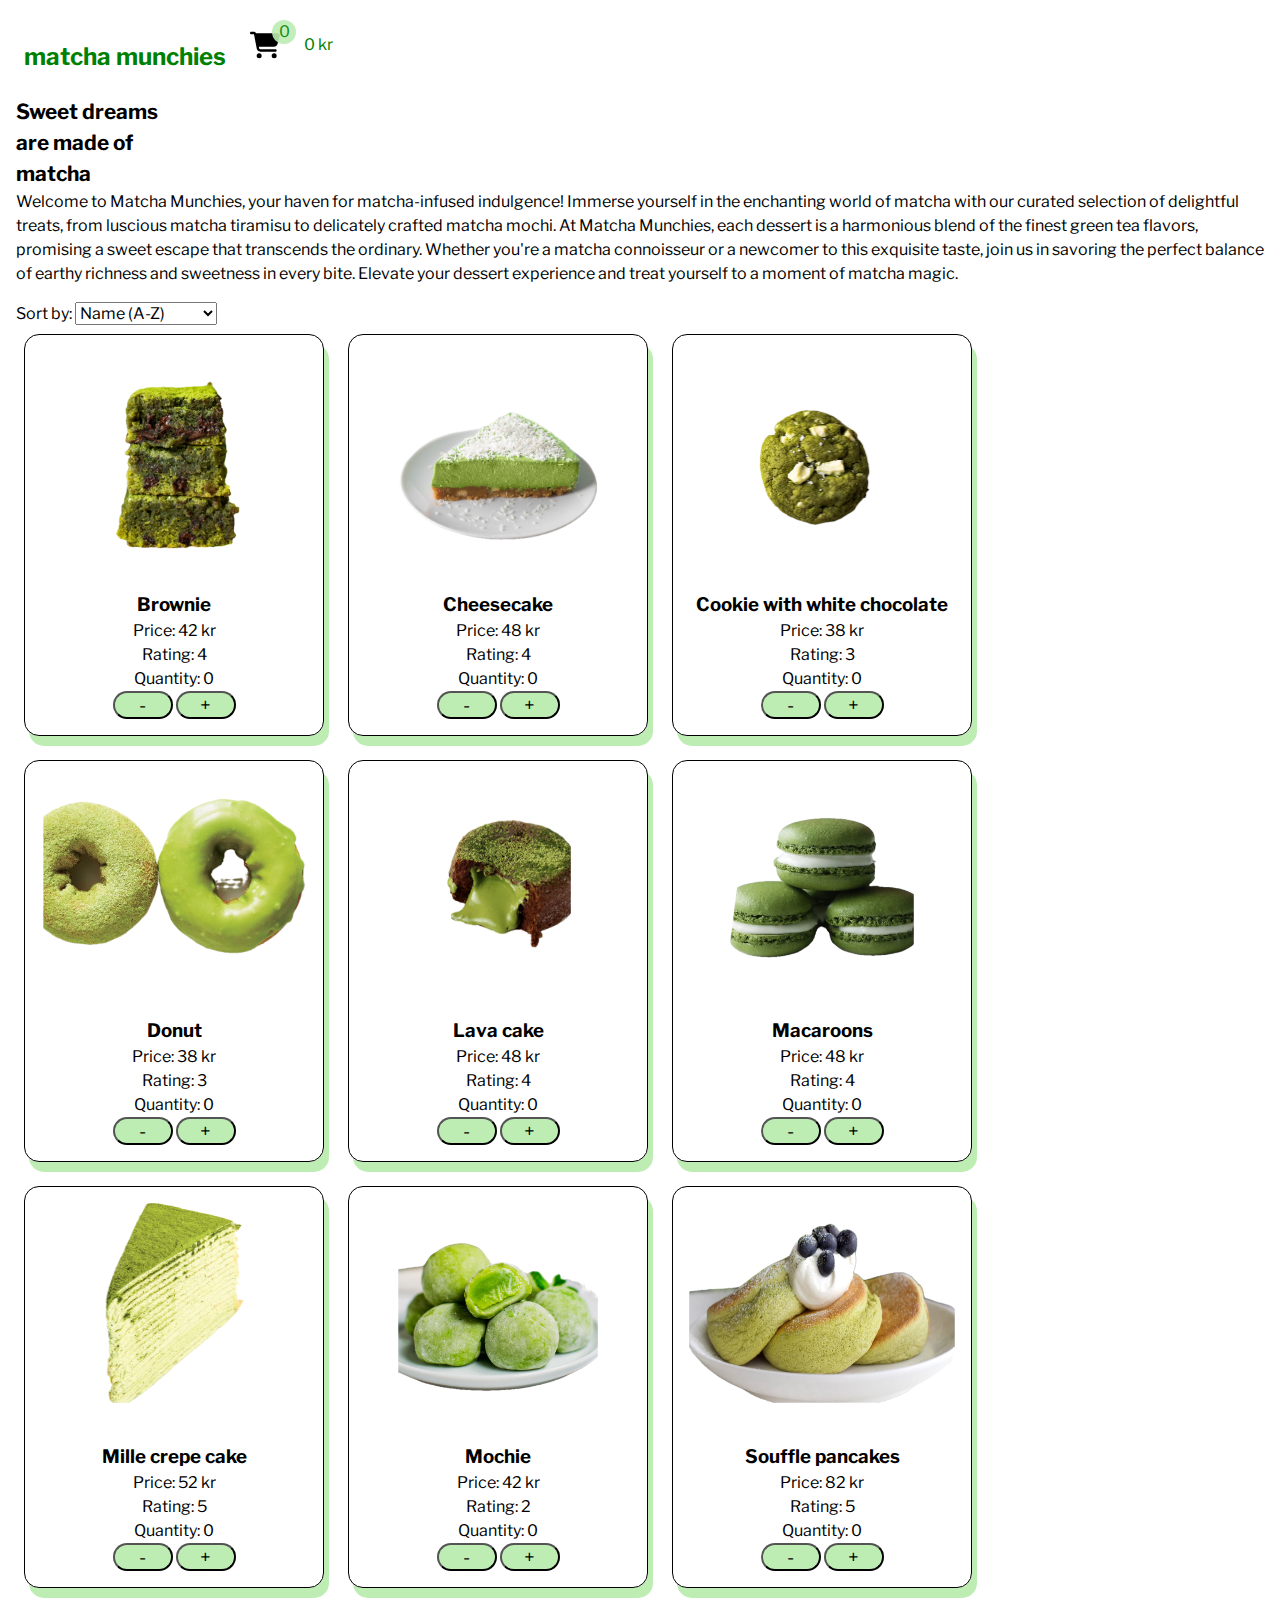
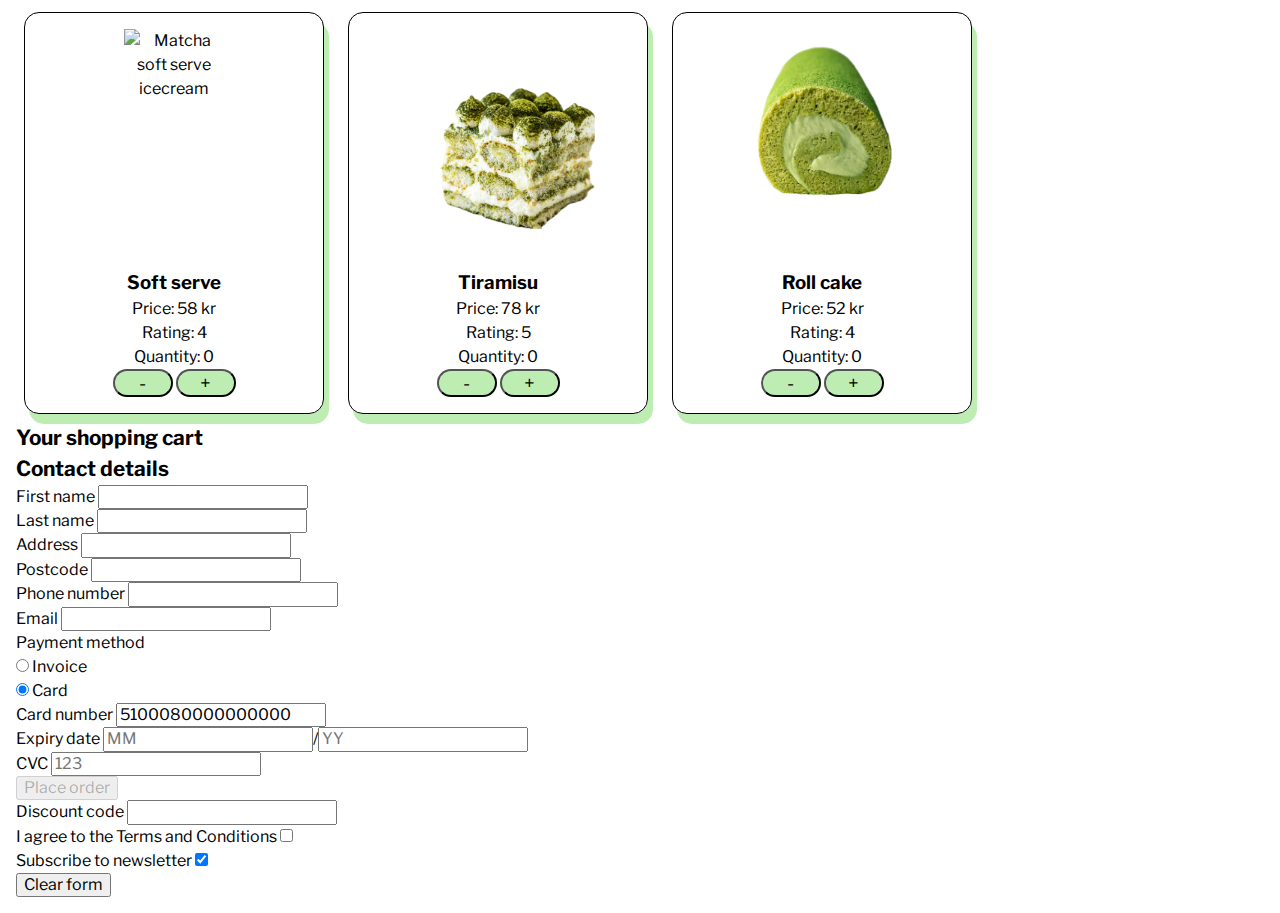
==== index.html @ d84b513e "Added animation to cart + styling fixes" ====
<!DOCTYPE html>
<html lang="en">

<head>
    <meta property="og:title" content="Matcha Munchies - a specialised dessert shop">
    <meta property="og:description" content="An authentic matcha dessert shop using the finest matcha from Japan">
    <meta property="og:image" content="assets/photos/edgar-castrejon-1SPu0KT-Ejg-unsplash-800x1000.jpg">
    <meta charset="UTF-8">
    <meta name="viewport" content="width=device-width, initial-scale=1.0">
    <meta name="theme-color" content="rgb(172, 118, 255)">
    <title>Matcha Munchies</title>
    <link rel="stylesheet" href="css/style.css" type="text/css">
    <link rel="preconnect" href="https://fonts.googleapis.com">
    <link rel="preconnect" href="https://fonts.gstatic.com" crossorigin>
    <link href="https://fonts.googleapis.com/css2?family=Libre+Franklin:wght@100;400;700&display=swap" rel="stylesheet">

</head>

<body>
    <header>
        <h1>Matcha Munchies</h1>
        <div class="cartAndNumber" id="cartAndNumber">
            <div class="cart"></div>
            <img id="cartIcon" src="../assets/icons/cart-shopping-solid.svg" alt="shopping cart icon" width="30"
                height="30">
            <div class="cartNumber" id="cartNumber"></div>
        </div>
        <div id="totalAmount"></div>
        </div>
    </header>
    <main>
        <div class="intro">
            <h2>Sweet dreams</h2> 
            <h2>are made of</h2>
            <h2>matcha</h2>
            <p>Welcome to Matcha Munchies, your haven for matcha-infused indulgence! Immerse yourself in the enchanting
                world of matcha with our curated selection of delightful treats, from luscious matcha tiramisu to
                delicately crafted matcha mochi. At Matcha Munchies, each dessert is a harmonious blend of the finest
                green tea flavors, promising a sweet escape that transcends the ordinary. Whether you're a matcha
                connoisseur or a newcomer to this exquisite taste, join us in savoring the perfect balance of earthy
                richness and sweetness in every bite. Elevate your dessert experience and treat yourself to a moment of
                matcha magic.</p>
        </div>
        <div class="page1">
            <label>
                Sort by:
                <select name="sortBy" id="sortBy">
                    <option value="name">Name (A-Z)</option>
                    <option value="price">Lowest price</option>
                    <option value="category">Grade/Category</option>
                    <option value="rating">Highest rating</option>
                </select>
                <br>
            </label>
            <div class="productListing" id="productListing">

            </div>
        </div>
        <div class="page2">
            <h2>Your shopping cart</h2>
            <div id="orderSummary">

            </div>
        </div>
        <div class="page3">
            <div class="order-form">
                <h2>Contact details</h2>
                <form>
                    <label for="fname">First name</label>
                    <input type="text" id="fname" name="fname"><br>
                    <div role="alert" id="fnameError"></div>
                    <label for="lname">Last name</label>
                    <input type="text" id="lname" name="lname"><br>
                    <div role="alert" id="lnameError"></div>
                    <label for="address">Address</label>
                    <input type="text" id="address" name="address"><br>
                    <div role="alert" id="addressError"></div>
                    <label for="postcode">Postcode</label>
                    <input type="text" id="postcode" name="postcode"><br>
                    <div role="alert" id="postcodeError"></div>
                    <label for="phone">Phone number</label>
                    <input type="text" id="phone" name="phone"><br>
                    <div role="alert" id="phoneError"></div>
                    <label for="email">Email</label>
                    <input type="text" id="email" name="email"><br>
                    <div role="alert" id="emailError"></div>
                    <p>Payment method</p>
                    <div class="payment-options">
                        <div class="selector">
                            <label>
                                <input type="radio" name="payment-option" value="invoice" id="invoiceBtn">
                                <span>Invoice</span>
                                <div role="alert" id="invoiceError"></div>
                            </label>
                            <label>
                                <input type="radio" name="payment-option" value="card" checked>
                                <span>Card</span>
                            </label>
                        </div>

                        <div class="invoice hidden" id="invoice">
                            <label>
                                <span>Personal ID number</span>
                                <input type="text" name="personal-id" id="personalID" value="19850505-1234">
                            </label>
                        </div>
                        <div class="card" id="card">
                            <label>
                                <span>Card number</span>
                                <input type="number" id="creditCardNumber" value="5100080000000000"><br>
                            </label>
                            <label>
                                <span>Expiry date</span>
                                <span>
                                    <input type="number" class="small" placeholder="MM" id="creditCardMonth">/<input
                                        type="number" class="small" placeholder="YY" id="creditCardYear"><br>
                                </span>
                            </label>
                            <label>
                                <span>CVC</span>
                                <input type="number" placeholder="123" id="creditCardCvc">
                            </label>
                        </div>
                        <button id="orderBtn" disabled>Place order</button><br>
                    </div>

                    <label for="discount">Discount code</label>
                    <input type="text" id="discount" name="discount"><br>

                    <label for="agreeTo">I agree to the Terms and Conditions</label>
                    <input type="checkbox" id="agreeTo" name="agreeTo"><br>
                    <label for="subscribe">Subscribe to newsletter</label>
                    <input type="checkbox" checked="checked" name="subscribe"><br>
                    <button type="reset" id="resetBtn">Clear form</button>
                </form>
            </div>
        </div>
        </div>
        <div class="hidden" id="orderConfirmation">

        </div>
        </div>
    </main>
    <script type="module" src="script.mjs"></script>
</body>

</html>
---- css/style.css ----
*,*::before,*::after{box-sizing:border-box}*{margin:0}body{line-height:1.5;-webkit-font-smoothing:antialiased}img,picture,video,canvas,svg{display:block;max-width:100%}input,button,textarea,select{font:inherit}p,h1,h2,h3,h4,h5,h6{overflow-wrap:break-word}#root,#__next{isolation:isolate}/*! normalize.css v8.0.1 | MIT License | github.com/necolas/normalize.css */html{line-height:1.15;-webkit-text-size-adjust:100%}body{margin:0}main{display:block}h1{font-size:2em;margin:.67em 0}hr{box-sizing:content-box;height:0;overflow:visible}pre{font-family:monospace,monospace;font-size:1em}a{background-color:rgba(0,0,0,0)}abbr[title]{border-bottom:none;text-decoration:underline;text-decoration:underline dotted}b,strong{font-weight:bolder}code,kbd,samp{font-family:monospace,monospace;font-size:1em}small{font-size:80%}sub,sup{font-size:75%;line-height:0;position:relative;vertical-align:baseline}sub{bottom:-0.25em}sup{top:-0.5em}img{border-style:none}button,input,optgroup,select,textarea{font-family:inherit;font-size:100%;line-height:1.15;margin:0}button,input{overflow:visible}button,select{text-transform:none}button,[type=button],[type=reset],[type=submit]{-webkit-appearance:button}button::-moz-focus-inner,[type=button]::-moz-focus-inner,[type=reset]::-moz-focus-inner,[type=submit]::-moz-focus-inner{border-style:none;padding:0}button:-moz-focusring,[type=button]:-moz-focusring,[type=reset]:-moz-focusring,[type=submit]:-moz-focusring{outline:1px dotted ButtonText}fieldset{padding:.35em .75em .625em}legend{box-sizing:border-box;color:inherit;display:table;max-width:100%;padding:0;white-space:normal}progress{vertical-align:baseline}textarea{overflow:auto}[type=checkbox],[type=radio]{box-sizing:border-box;padding:0}[type=number]::-webkit-inner-spin-button,[type=number]::-webkit-outer-spin-button{height:auto}[type=search]{-webkit-appearance:textfield;outline-offset:-2px}[type=search]::-webkit-search-decoration{-webkit-appearance:none}::-webkit-file-upload-button{-webkit-appearance:button;font:inherit}details{display:block}summary{display:list-item}template{display:none}[hidden]{display:none}body{font-family:"Libre Franklin",sans-serif}header{width:100vw;height:10vh;background-color:#fff;color:green;position:fixed;top:0;display:flex;align-items:center}h1{display:inline-flex;font-size:1.5em;text-transform:lowercase;text-align:center;margin:1em;margin-bottom:0}.cartAndNumber{display:flex;flex-wrap:wrap}.cartAndNumber.shake{animation:shakeCart .4s ease-in-out forwards}.cartNumber{font-size:1em;background:#bdedb3;border-radius:50%;position:relative;width:1.5em;height:1.5em;left:-8px;top:-10px;opacity:.9;text-align:center}main{margin:1em}.intro{margin-top:6em;margin-bottom:1em}h2{font-size:1.3em}.page1{width:100vw}.sort-by-icons img{display:inline-block}.productListing{display:flex;flex-wrap:wrap;align-items:center;align-content:flex-start;gap:8px}.productListing button{font-size:1.2em;width:60px;background-color:#bdedb3;border-radius:15px}.product{width:300px;border:1px solid #000;box-shadow:5px 10px #bdedb3;border-radius:15px;text-align:center;padding:1em;margin:.5em}.imgFrame{height:15em;margin:auto}.product img{width:auto;margin:auto}.product-in-cart{display:inline-block}.product-in-cart img{max-width:100px;height:auto;display:inline-block}.hidden{display:none}[role=alert]{color:red}#orderConfirmation{align-items:center;background-color:#bdedb3;text-align:center;margin:auto;position:fixed;top:25%;padding:10%}#orderConfirmation button{width:4em}@keyframes shakeCart{25%{transform:translateX(6px)}50%{transform:translateX(-4px)}75%{transform:translateX(2px)}100%{transform:translateX(0)}}/*# sourceMappingURL=style.css.map */
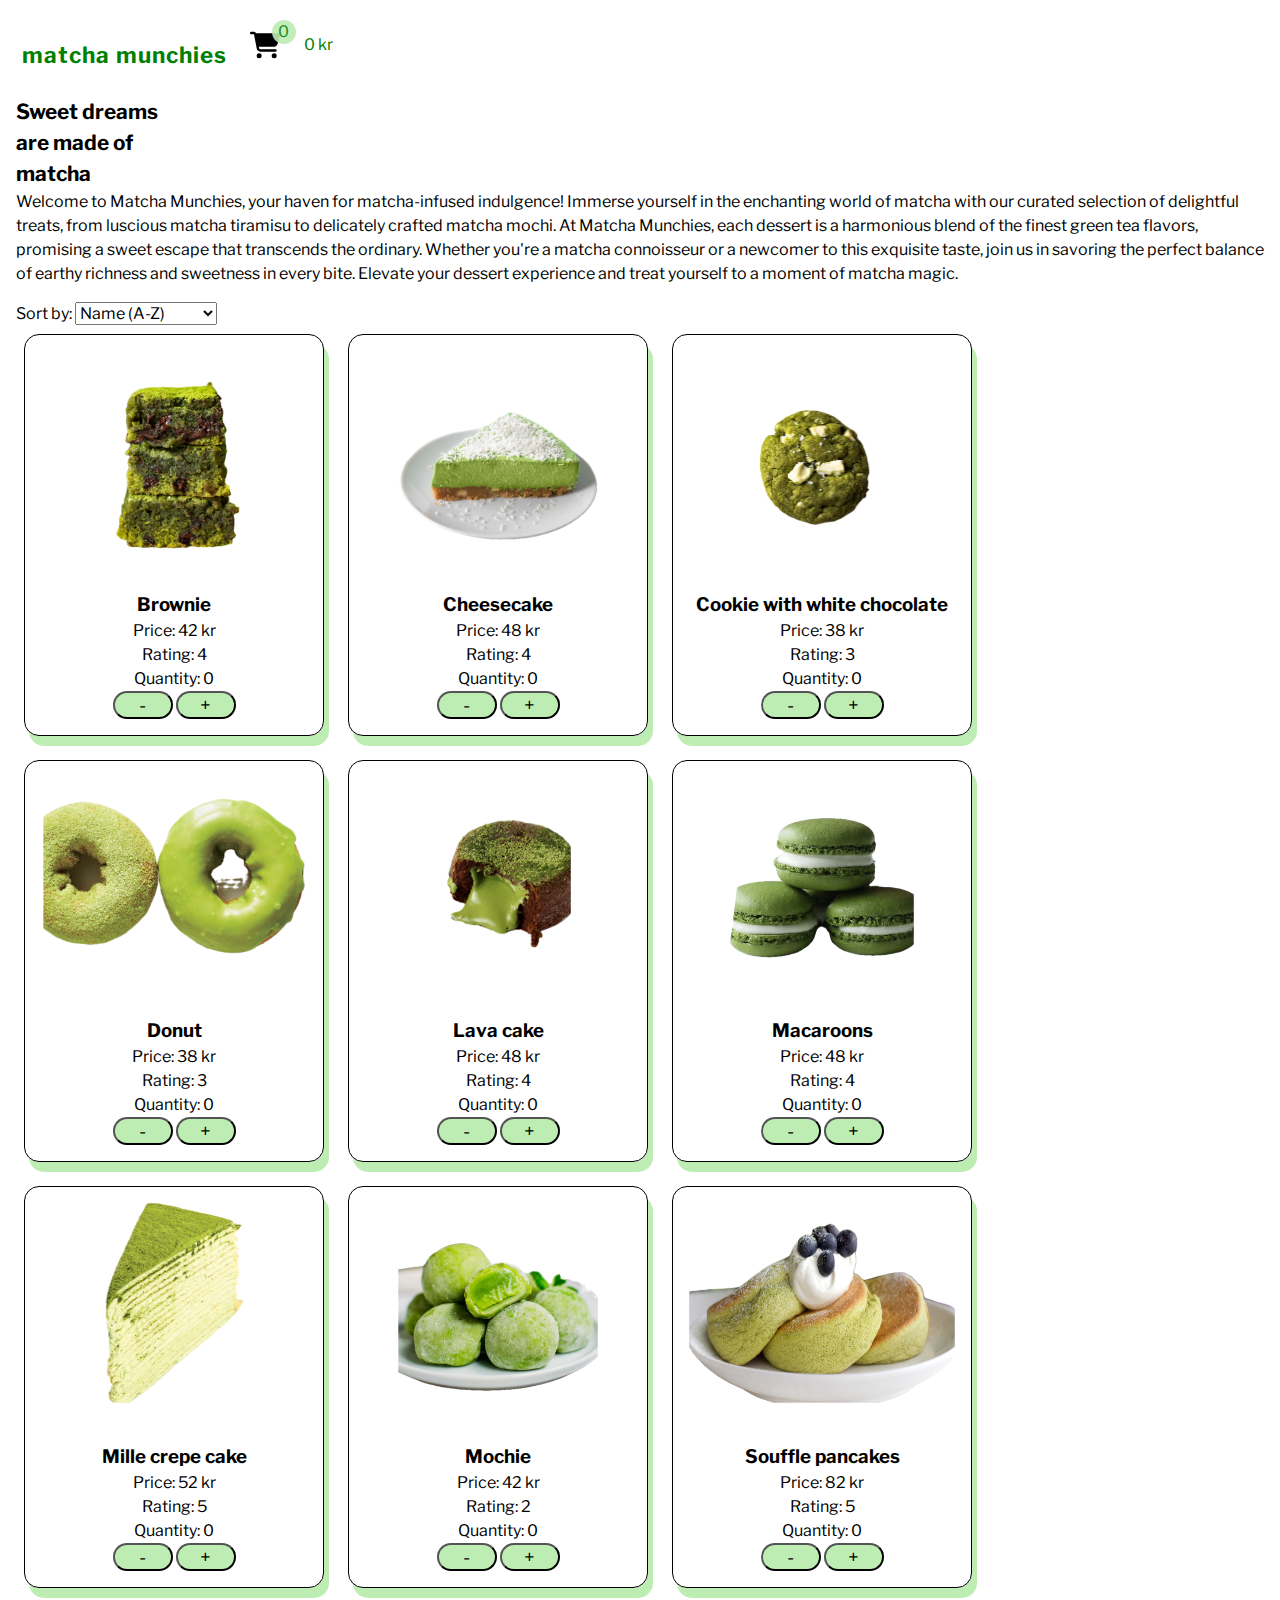
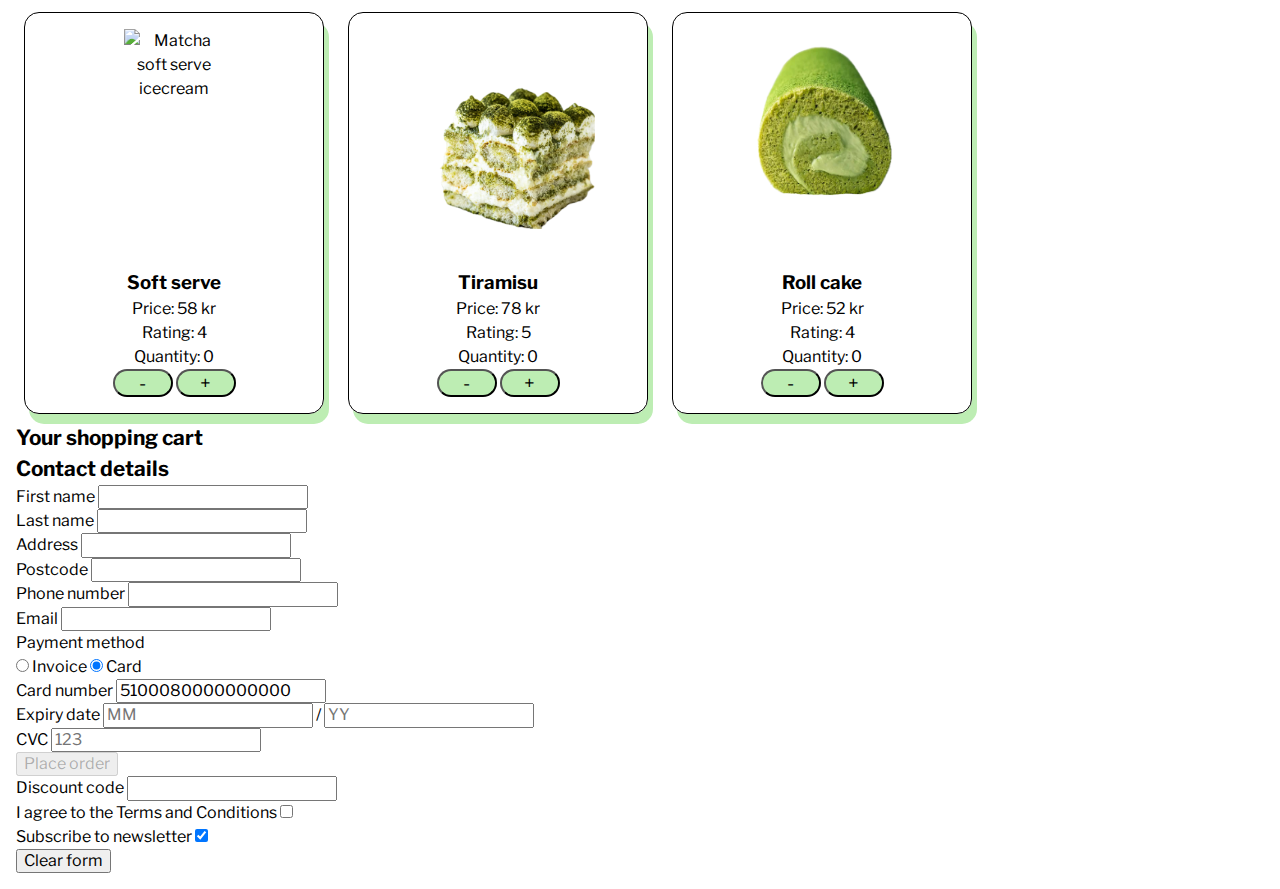
==== commit 21f94ea7: "validation fixes in html" ====
--- a/index.html
+++ b/index.html
@@ -25,7 +25,8 @@
                 height="30">
             <div class="cartNumber" id="cartNumber"></div>
         </div>
-        <div id="totalAmount"></div>
+        <div id="totalAmount">
+
         </div>
     </header>
     <main>
@@ -90,7 +91,7 @@
                             <label>
                                 <input type="radio" name="payment-option" value="invoice" id="invoiceBtn">
                                 <span>Invoice</span>
-                                <div role="alert" id="invoiceError"></div>
+                                <span role="alert" id="invoiceError"></span>
                             </label>
                             <label>
                                 <input type="radio" name="payment-option" value="card" checked>
@@ -102,6 +103,7 @@
                             <label>
                                 <span>Personal ID number</span>
                                 <input type="text" name="personal-id" id="personalID" value="19850505-1234">
+                                <div role="alert" id="personalIdError"></div>
                             </label>
                         </div>
                         <div class="card" id="card">
@@ -111,10 +113,11 @@
                             </label>
                             <label>
                                 <span>Expiry date</span>
-                                <span>
-                                    <input type="number" class="small" placeholder="MM" id="creditCardMonth">/<input
-                                        type="number" class="small" placeholder="YY" id="creditCardYear"><br>
-                                </span>
+                                <input type="number" class="small" placeholder="MM" id="creditCardMonth">
+                            </label>        
+                                /
+                            <label>
+                                <input type="number" class="small" placeholder="YY" id="creditCardYear"><br>                                
                             </label>
                             <label>
                                 <span>CVC</span>
@@ -130,15 +133,12 @@
                     <label for="agreeTo">I agree to the Terms and Conditions</label>
                     <input type="checkbox" id="agreeTo" name="agreeTo"><br>
                     <label for="subscribe">Subscribe to newsletter</label>
-                    <input type="checkbox" checked="checked" name="subscribe"><br>
+                    <input type="checkbox" id="subscribe" checked="checked" name="subscribe"><br>
                     <button type="reset" id="resetBtn">Clear form</button>
                 </form>
             </div>
         </div>
-        </div>
         <div class="hidden" id="orderConfirmation">
-
-        </div>
         </div>
     </main>
     <script type="module" src="script.mjs"></script>
--- a/css/style.css
+++ b/css/style.css
@@ -1 +1 @@
-*,*::before,*::after{box-sizing:border-box}*{margin:0}body{line-height:1.5;-webkit-font-smoothing:antialiased}img,picture,video,canvas,svg{display:block;max-width:100%}input,button,textarea,select{font:inherit}p,h1,h2,h3,h4,h5,h6{overflow-wrap:break-word}#root,#__next{isolation:isolate}/*! normalize.css v8.0.1 | MIT License | github.com/necolas/normalize.css */html{line-height:1.15;-webkit-text-size-adjust:100%}body{margin:0}main{display:block}h1{font-size:2em;margin:.67em 0}hr{box-sizing:content-box;height:0;overflow:visible}pre{font-family:monospace,monospace;font-size:1em}a{background-color:rgba(0,0,0,0)}abbr[title]{border-bottom:none;text-decoration:underline;text-decoration:underline dotted}b,strong{font-weight:bolder}code,kbd,samp{font-family:monospace,monospace;font-size:1em}small{font-size:80%}sub,sup{font-size:75%;line-height:0;position:relative;vertical-align:baseline}sub{bottom:-0.25em}sup{top:-0.5em}img{border-style:none}button,input,optgroup,select,textarea{font-family:inherit;font-size:100%;line-height:1.15;margin:0}button,input{overflow:visible}button,select{text-transform:none}button,[type=button],[type=reset],[type=submit]{-webkit-appearance:button}button::-moz-focus-inner,[type=button]::-moz-focus-inner,[type=reset]::-moz-focus-inner,[type=submit]::-moz-focus-inner{border-style:none;padding:0}button:-moz-focusring,[type=button]:-moz-focusring,[type=reset]:-moz-focusring,[type=submit]:-moz-focusring{outline:1px dotted ButtonText}fieldset{padding:.35em .75em .625em}legend{box-sizing:border-box;color:inherit;display:table;max-width:100%;padding:0;white-space:normal}progress{vertical-align:baseline}textarea{overflow:auto}[type=checkbox],[type=radio]{box-sizing:border-box;padding:0}[type=number]::-webkit-inner-spin-button,[type=number]::-webkit-outer-spin-button{height:auto}[type=search]{-webkit-appearance:textfield;outline-offset:-2px}[type=search]::-webkit-search-decoration{-webkit-appearance:none}::-webkit-file-upload-button{-webkit-appearance:button;font:inherit}details{display:block}summary{display:list-item}template{display:none}[hidden]{display:none}body{font-family:"Libre Franklin",sans-serif}header{width:100vw;height:10vh;background-color:#fff;color:green;position:fixed;top:0;display:flex;align-items:center}h1{display:inline-flex;font-size:1.5em;text-transform:lowercase;text-align:center;margin:1em;margin-bottom:0}.cartAndNumber{display:flex;flex-wrap:wrap}.cartAndNumber.shake{animation:shakeCart .4s ease-in-out forwards}.cartNumber{font-size:1em;background:#bdedb3;border-radius:50%;position:relative;width:1.5em;height:1.5em;left:-8px;top:-10px;opacity:.9;text-align:center}main{margin:1em}.intro{margin-top:6em;margin-bottom:1em}h2{font-size:1.3em}.page1{width:100vw}.sort-by-icons img{display:inline-block}.productListing{display:flex;flex-wrap:wrap;align-items:center;align-content:flex-start;gap:8px}.productListing button{font-size:1.2em;width:60px;background-color:#bdedb3;border-radius:15px}.product{width:300px;border:1px solid #000;box-shadow:5px 10px #bdedb3;border-radius:15px;text-align:center;padding:1em;margin:.5em}.imgFrame{height:15em;margin:auto}.product img{width:auto;margin:auto}.product-in-cart{display:inline-block}.product-in-cart img{max-width:100px;height:auto;display:inline-block}.hidden{display:none}[role=alert]{color:red}#orderConfirmation{align-items:center;background-color:#bdedb3;text-align:center;margin:auto;position:fixed;top:25%;padding:10%}#orderConfirmation button{width:4em}@keyframes shakeCart{25%{transform:translateX(6px)}50%{transform:translateX(-4px)}75%{transform:translateX(2px)}100%{transform:translateX(0)}}/*# sourceMappingURL=style.css.map */+*,*::before,*::after{box-sizing:border-box}*{margin:0}body{line-height:1.5;-webkit-font-smoothing:antialiased}img,picture,video,canvas,svg{display:block;max-width:100%}input,button,textarea,select{font:inherit}p,h1,h2,h3,h4,h5,h6{overflow-wrap:break-word}#root,#__next{isolation:isolate}/*! normalize.css v8.0.1 | MIT License | github.com/necolas/normalize.css */html{line-height:1.15;-webkit-text-size-adjust:100%}body{margin:0}main{display:block}h1{font-size:2em;margin:.67em 0}hr{box-sizing:content-box;height:0;overflow:visible}pre{font-family:monospace,monospace;font-size:1em}a{background-color:rgba(0,0,0,0)}abbr[title]{border-bottom:none;text-decoration:underline;text-decoration:underline dotted}b,strong{font-weight:bolder}code,kbd,samp{font-family:monospace,monospace;font-size:1em}small{font-size:80%}sub,sup{font-size:75%;line-height:0;position:relative;vertical-align:baseline}sub{bottom:-0.25em}sup{top:-0.5em}img{border-style:none}button,input,optgroup,select,textarea{font-family:inherit;font-size:100%;line-height:1.15;margin:0}button,input{overflow:visible}button,select{text-transform:none}button,[type=button],[type=reset],[type=submit]{-webkit-appearance:button}button::-moz-focus-inner,[type=button]::-moz-focus-inner,[type=reset]::-moz-focus-inner,[type=submit]::-moz-focus-inner{border-style:none;padding:0}button:-moz-focusring,[type=button]:-moz-focusring,[type=reset]:-moz-focusring,[type=submit]:-moz-focusring{outline:1px dotted ButtonText}fieldset{padding:.35em .75em .625em}legend{box-sizing:border-box;color:inherit;display:table;max-width:100%;padding:0;white-space:normal}progress{vertical-align:baseline}textarea{overflow:auto}[type=checkbox],[type=radio]{box-sizing:border-box;padding:0}[type=number]::-webkit-inner-spin-button,[type=number]::-webkit-outer-spin-button{height:auto}[type=search]{-webkit-appearance:textfield;outline-offset:-2px}[type=search]::-webkit-search-decoration{-webkit-appearance:none}::-webkit-file-upload-button{-webkit-appearance:button;font:inherit}details{display:block}summary{display:list-item}template{display:none}[hidden]{display:none}body{font-family:"Libre Franklin",sans-serif}header{width:100vw;height:10vh;background-color:#fff;color:green;position:fixed;top:0;display:flex;align-items:center}h1{display:inline-flex;font-size:1.4em;text-transform:lowercase;letter-spacing:1px;text-align:center;margin:1em;margin-bottom:0}.cartAndNumber{display:flex;flex-wrap:wrap}.cartAndNumber.shake{animation:shakeCart .4s ease-in-out forwards}.cartNumber{font-size:1em;background:#bdedb3;border-radius:50%;position:relative;width:1.5em;height:1.5em;left:-8px;top:-10px;opacity:.9;text-align:center}main{margin:1em}.intro{margin-top:6em;margin-bottom:1em}h2{font-size:1.3em}.page1{width:100vw}.sort-by-icons img{display:inline-block}.productListing{display:flex;flex-wrap:wrap;align-items:center;align-content:flex-start;gap:8px}.productListing button{font-size:1.2em;width:60px;background-color:#bdedb3;border-radius:15px}.product{width:300px;border:1px solid #000;box-shadow:5px 10px #bdedb3;border-radius:15px;text-align:center;padding:1em;margin:.5em}.imgFrame{height:15em;margin:auto}.product img{width:auto;margin:auto}.product-in-cart{display:inline-block}.product-in-cart img{max-width:100px;height:auto;display:inline-block}.hidden{display:none}[role=alert]{color:red}#orderConfirmation{align-items:center;background-color:#bdedb3;border:1px solid #000;box-shadow:5px 10px green;border-radius:15px;text-align:center;margin:auto;position:fixed;top:25%;padding:10%}#orderConfirmation button{width:4em}@keyframes shakeCart{25%{transform:translateX(6px)}50%{transform:translateX(-4px)}75%{transform:translateX(2px)}100%{transform:translateX(0)}}/*# sourceMappingURL=style.css.map */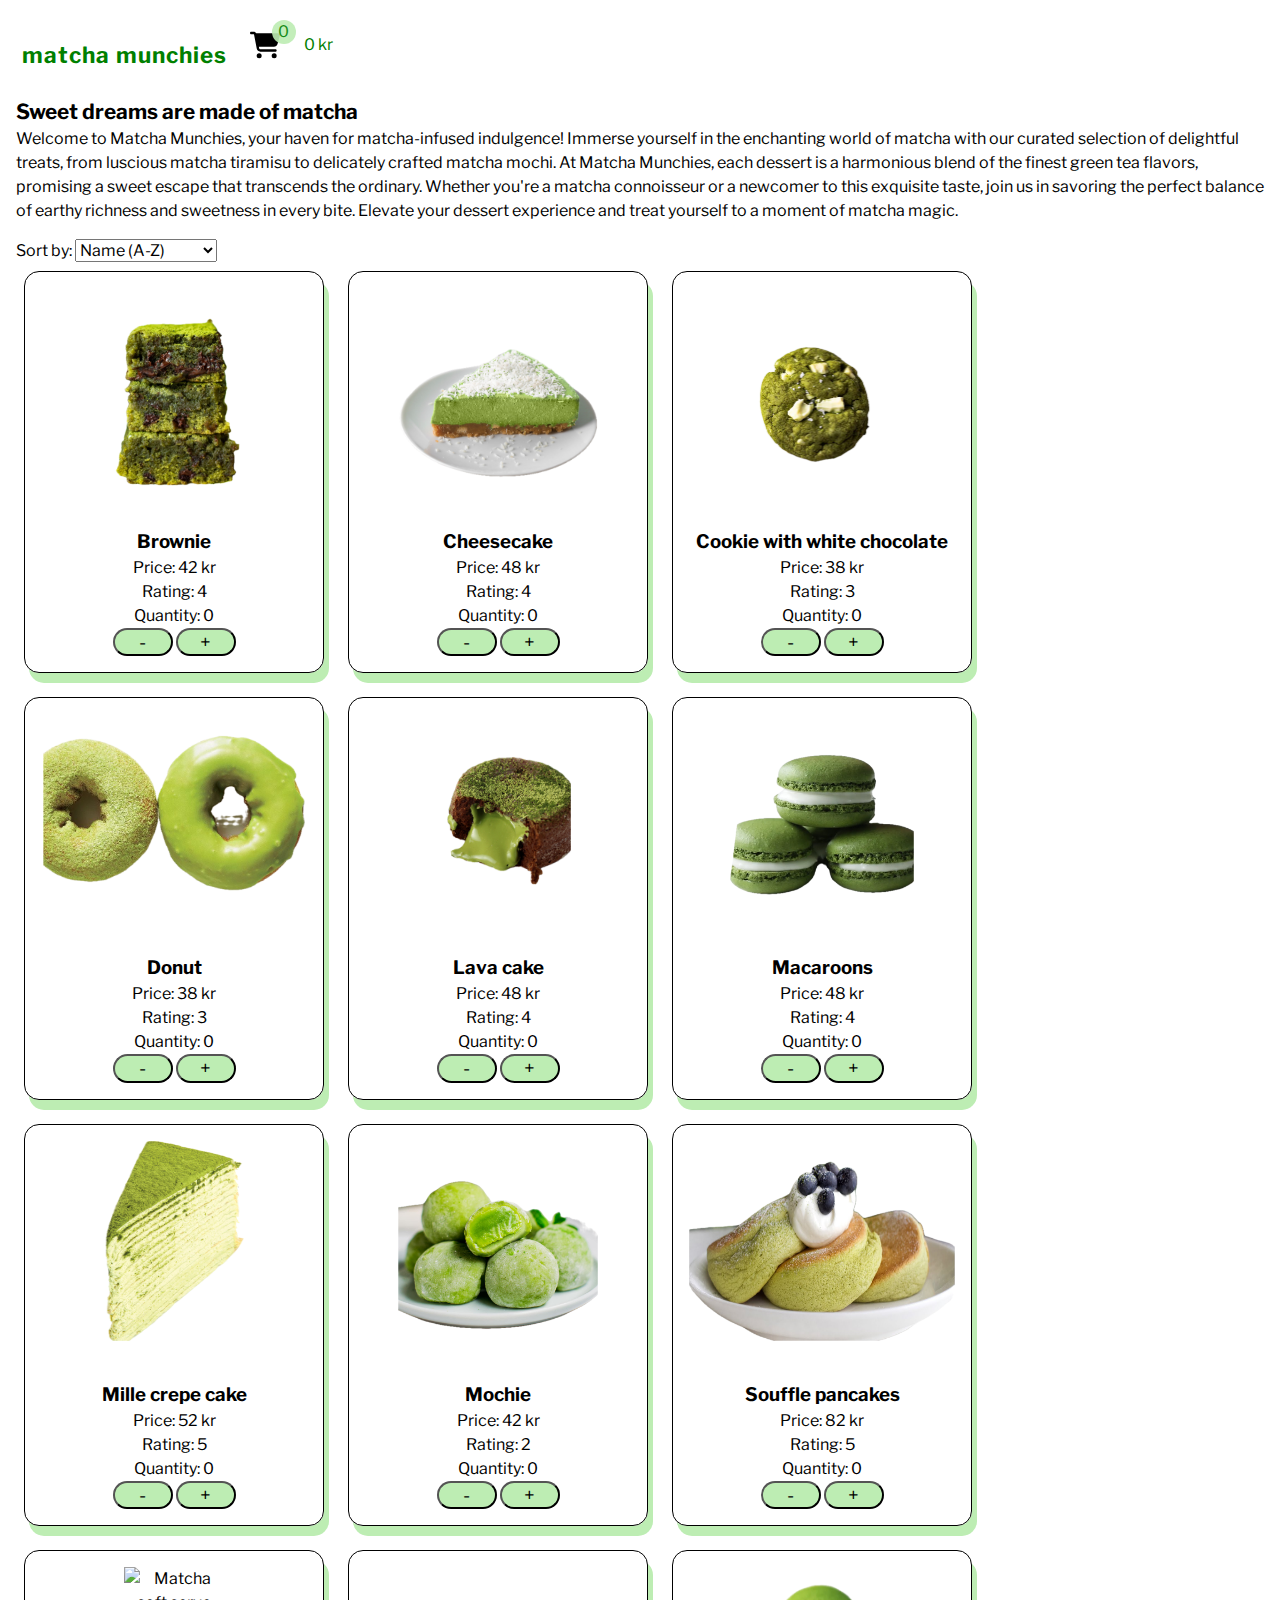
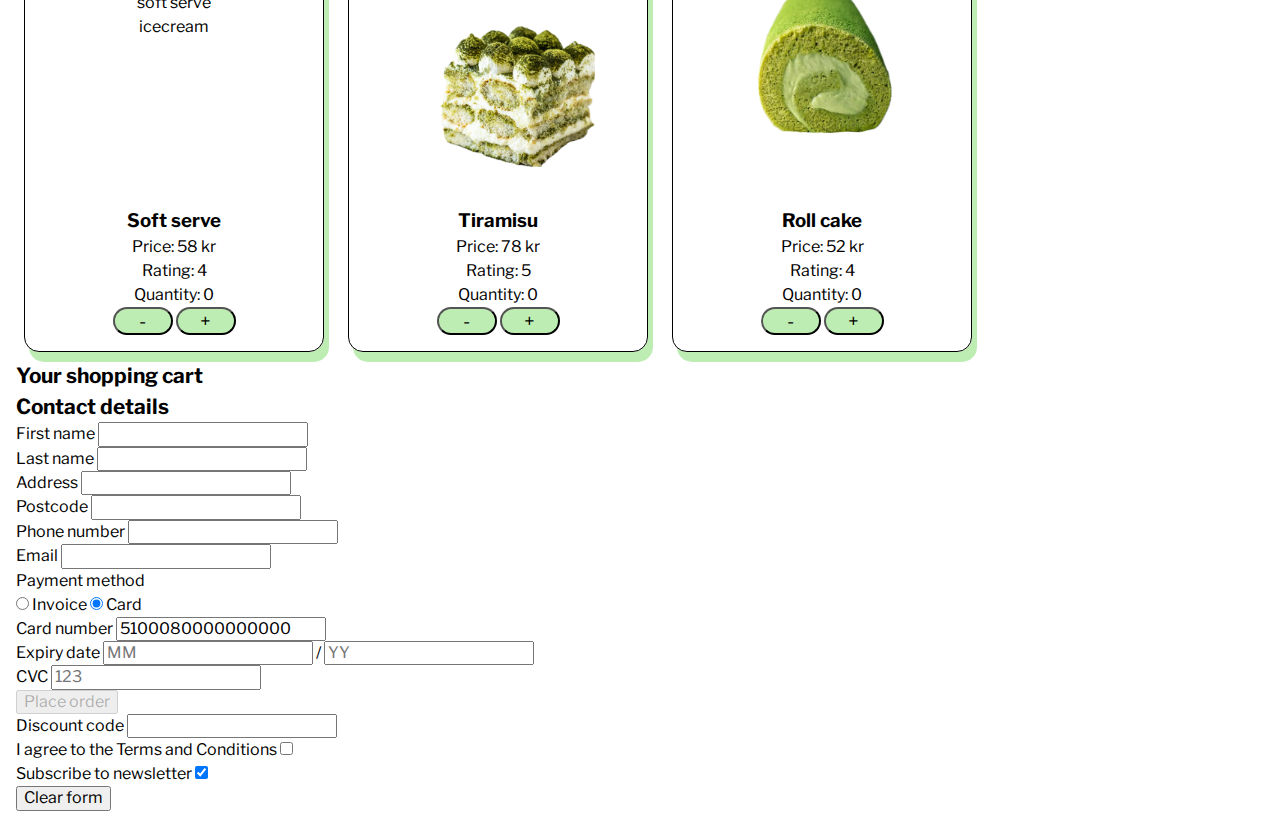
==== commit 085e031c: "fixed validation for invoice field in JS" ====
--- a/index.html
+++ b/index.html
@@ -31,9 +31,7 @@
     </header>
     <main>
         <div class="intro">
-            <h2>Sweet dreams</h2> 
-            <h2>are made of</h2>
-            <h2>matcha</h2>
+            <h2>Sweet dreams are made of matcha</h2>
             <p>Welcome to Matcha Munchies, your haven for matcha-infused indulgence! Immerse yourself in the enchanting
                 world of matcha with our curated selection of delightful treats, from luscious matcha tiramisu to
                 delicately crafted matcha mochi. At Matcha Munchies, each dessert is a harmonious blend of the finest
--- a/css/style.css
+++ b/css/style.css
@@ -1 +1 @@
-*,*::before,*::after{box-sizing:border-box}*{margin:0}body{line-height:1.5;-webkit-font-smoothing:antialiased}img,picture,video,canvas,svg{display:block;max-width:100%}input,button,textarea,select{font:inherit}p,h1,h2,h3,h4,h5,h6{overflow-wrap:break-word}#root,#__next{isolation:isolate}/*! normalize.css v8.0.1 | MIT License | github.com/necolas/normalize.css */html{line-height:1.15;-webkit-text-size-adjust:100%}body{margin:0}main{display:block}h1{font-size:2em;margin:.67em 0}hr{box-sizing:content-box;height:0;overflow:visible}pre{font-family:monospace,monospace;font-size:1em}a{background-color:rgba(0,0,0,0)}abbr[title]{border-bottom:none;text-decoration:underline;text-decoration:underline dotted}b,strong{font-weight:bolder}code,kbd,samp{font-family:monospace,monospace;font-size:1em}small{font-size:80%}sub,sup{font-size:75%;line-height:0;position:relative;vertical-align:baseline}sub{bottom:-0.25em}sup{top:-0.5em}img{border-style:none}button,input,optgroup,select,textarea{font-family:inherit;font-size:100%;line-height:1.15;margin:0}button,input{overflow:visible}button,select{text-transform:none}button,[type=button],[type=reset],[type=submit]{-webkit-appearance:button}button::-moz-focus-inner,[type=button]::-moz-focus-inner,[type=reset]::-moz-focus-inner,[type=submit]::-moz-focus-inner{border-style:none;padding:0}button:-moz-focusring,[type=button]:-moz-focusring,[type=reset]:-moz-focusring,[type=submit]:-moz-focusring{outline:1px dotted ButtonText}fieldset{padding:.35em .75em .625em}legend{box-sizing:border-box;color:inherit;display:table;max-width:100%;padding:0;white-space:normal}progress{vertical-align:baseline}textarea{overflow:auto}[type=checkbox],[type=radio]{box-sizing:border-box;padding:0}[type=number]::-webkit-inner-spin-button,[type=number]::-webkit-outer-spin-button{height:auto}[type=search]{-webkit-appearance:textfield;outline-offset:-2px}[type=search]::-webkit-search-decoration{-webkit-appearance:none}::-webkit-file-upload-button{-webkit-appearance:button;font:inherit}details{display:block}summary{display:list-item}template{display:none}[hidden]{display:none}body{font-family:"Libre Franklin",sans-serif}header{width:100vw;height:10vh;background-color:#fff;color:green;position:fixed;top:0;display:flex;align-items:center}h1{display:inline-flex;font-size:1.4em;text-transform:lowercase;letter-spacing:1px;text-align:center;margin:1em;margin-bottom:0}.cartAndNumber{display:flex;flex-wrap:wrap}.cartAndNumber.shake{animation:shakeCart .4s ease-in-out forwards}.cartNumber{font-size:1em;background:#bdedb3;border-radius:50%;position:relative;width:1.5em;height:1.5em;left:-8px;top:-10px;opacity:.9;text-align:center}main{margin:1em}.intro{margin-top:6em;margin-bottom:1em}h2{font-size:1.3em}.page1{width:100vw}.sort-by-icons img{display:inline-block}.productListing{display:flex;flex-wrap:wrap;align-items:center;align-content:flex-start;gap:8px}.productListing button{font-size:1.2em;width:60px;background-color:#bdedb3;border-radius:15px}.product{width:300px;border:1px solid #000;box-shadow:5px 10px #bdedb3;border-radius:15px;text-align:center;padding:1em;margin:.5em}.imgFrame{height:15em;margin:auto}.product img{width:auto;margin:auto}.product-in-cart{display:inline-block}.product-in-cart img{max-width:100px;height:auto;display:inline-block}.hidden{display:none}[role=alert]{color:red}#orderConfirmation{align-items:center;background-color:#bdedb3;border:1px solid #000;box-shadow:5px 10px green;border-radius:15px;text-align:center;margin:auto;position:fixed;top:25%;padding:10%}#orderConfirmation button{width:4em}@keyframes shakeCart{25%{transform:translateX(6px)}50%{transform:translateX(-4px)}75%{transform:translateX(2px)}100%{transform:translateX(0)}}/*# sourceMappingURL=style.css.map */+*,*::before,*::after{box-sizing:border-box}*{margin:0}body{line-height:1.5;-webkit-font-smoothing:antialiased}img,picture,video,canvas,svg{display:block;max-width:100%}input,button,textarea,select{font:inherit}p,h1,h2,h3,h4,h5,h6{overflow-wrap:break-word}#root,#__next{isolation:isolate}/*! normalize.css v8.0.1 | MIT License | github.com/necolas/normalize.css */html{line-height:1.15;-webkit-text-size-adjust:100%}body{margin:0}main{display:block}h1{font-size:2em;margin:.67em 0}hr{box-sizing:content-box;height:0;overflow:visible}pre{font-family:monospace,monospace;font-size:1em}a{background-color:rgba(0,0,0,0)}abbr[title]{border-bottom:none;text-decoration:underline;text-decoration:underline dotted}b,strong{font-weight:bolder}code,kbd,samp{font-family:monospace,monospace;font-size:1em}small{font-size:80%}sub,sup{font-size:75%;line-height:0;position:relative;vertical-align:baseline}sub{bottom:-0.25em}sup{top:-0.5em}img{border-style:none}button,input,optgroup,select,textarea{font-family:inherit;font-size:100%;line-height:1.15;margin:0}button,input{overflow:visible}button,select{text-transform:none}button,[type=button],[type=reset],[type=submit]{-webkit-appearance:button}button::-moz-focus-inner,[type=button]::-moz-focus-inner,[type=reset]::-moz-focus-inner,[type=submit]::-moz-focus-inner{border-style:none;padding:0}button:-moz-focusring,[type=button]:-moz-focusring,[type=reset]:-moz-focusring,[type=submit]:-moz-focusring{outline:1px dotted ButtonText}fieldset{padding:.35em .75em .625em}legend{box-sizing:border-box;color:inherit;display:table;max-width:100%;padding:0;white-space:normal}progress{vertical-align:baseline}textarea{overflow:auto}[type=checkbox],[type=radio]{box-sizing:border-box;padding:0}[type=number]::-webkit-inner-spin-button,[type=number]::-webkit-outer-spin-button{height:auto}[type=search]{-webkit-appearance:textfield;outline-offset:-2px}[type=search]::-webkit-search-decoration{-webkit-appearance:none}::-webkit-file-upload-button{-webkit-appearance:button;font:inherit}details{display:block}summary{display:list-item}template{display:none}[hidden]{display:none}body{font-family:"Libre Franklin",sans-serif}header{width:100vw;height:10vh;background-color:#fff;color:green;position:fixed;top:0;display:flex;align-items:center}h1{display:inline-flex;font-size:1.4em;text-transform:lowercase;letter-spacing:1px;text-align:center;margin:1em;margin-bottom:0}.cartAndNumber{display:flex;flex-wrap:wrap}.cartAndNumber.shake{animation:shakeCart .4s ease-in-out forwards}.cartNumber{font-size:1em;background:#bdedb3;border-radius:50%;position:relative;width:1.5em;height:1.5em;left:-8px;top:-10px;opacity:.9;text-align:center}main{margin:1em}.intro{margin-top:6em;margin-bottom:1em}h2{font-size:1.3em}.page1{width:100vw}.sort-by-icons img{display:inline-block}.productListing{display:flex;flex-wrap:wrap;align-items:center;align-content:flex-start;gap:8px}.productListing button{font-size:1.2em;width:60px;background-color:#bdedb3;border-radius:15px}.product{width:300px;border:1px solid #000;box-shadow:5px 10px #bdedb3;border-radius:15px;text-align:center;padding:1em;margin:.5em}.imgFrame{height:15em;margin:auto}.product img{width:auto;margin:auto}.page2{width:100vw}.product-in-cart{display:inline-block}.product-in-cart img{max-width:100px;height:auto;display:inline-block}.page3{width:100vw}.hidden{display:none}[role=alert]{color:red}#orderConfirmation{align-items:center;background-color:#bdedb3;border:1px solid #000;box-shadow:5px 10px green;border-radius:15px;text-align:center;margin:auto;position:fixed;top:25%;padding:10%}#orderConfirmation button{width:4em}@keyframes shakeCart{25%{transform:translateX(6px)}50%{transform:translateX(-4px)}75%{transform:translateX(2px)}100%{transform:translateX(0)}}/*# sourceMappingURL=style.css.map */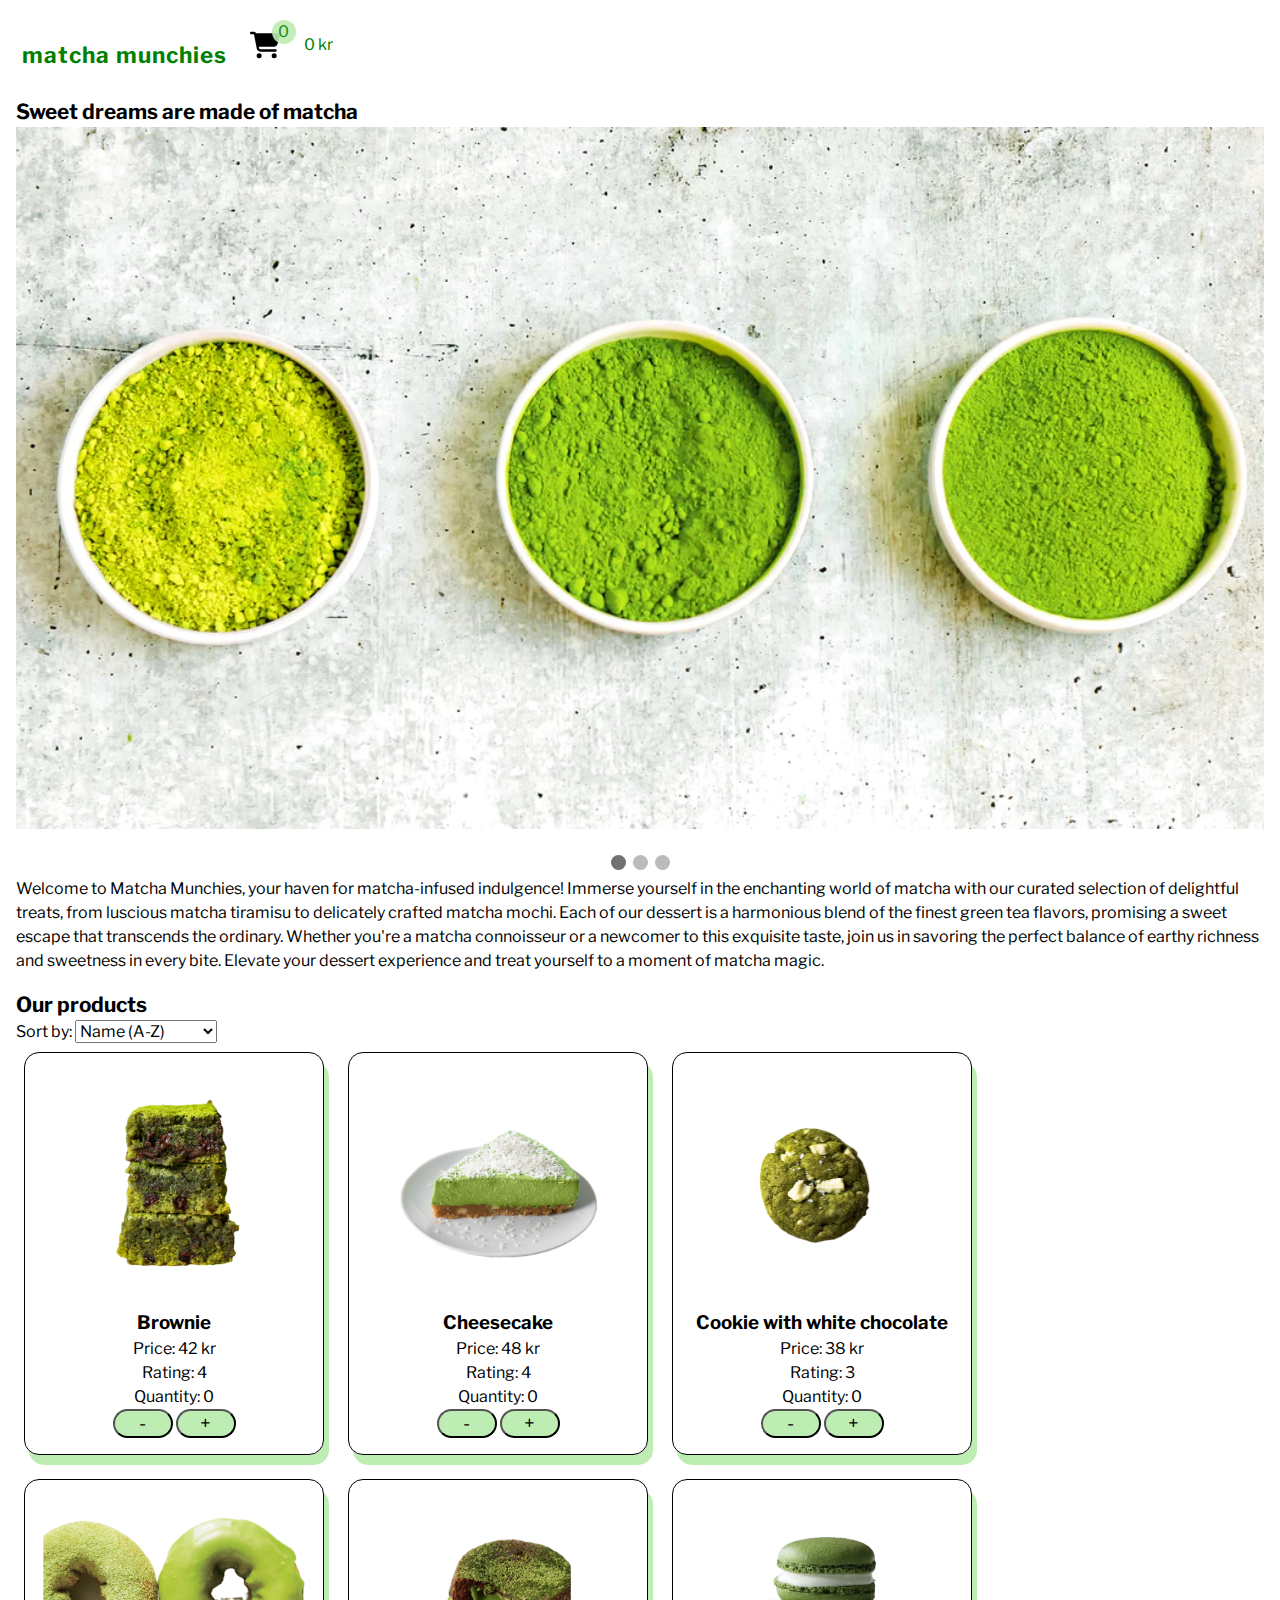
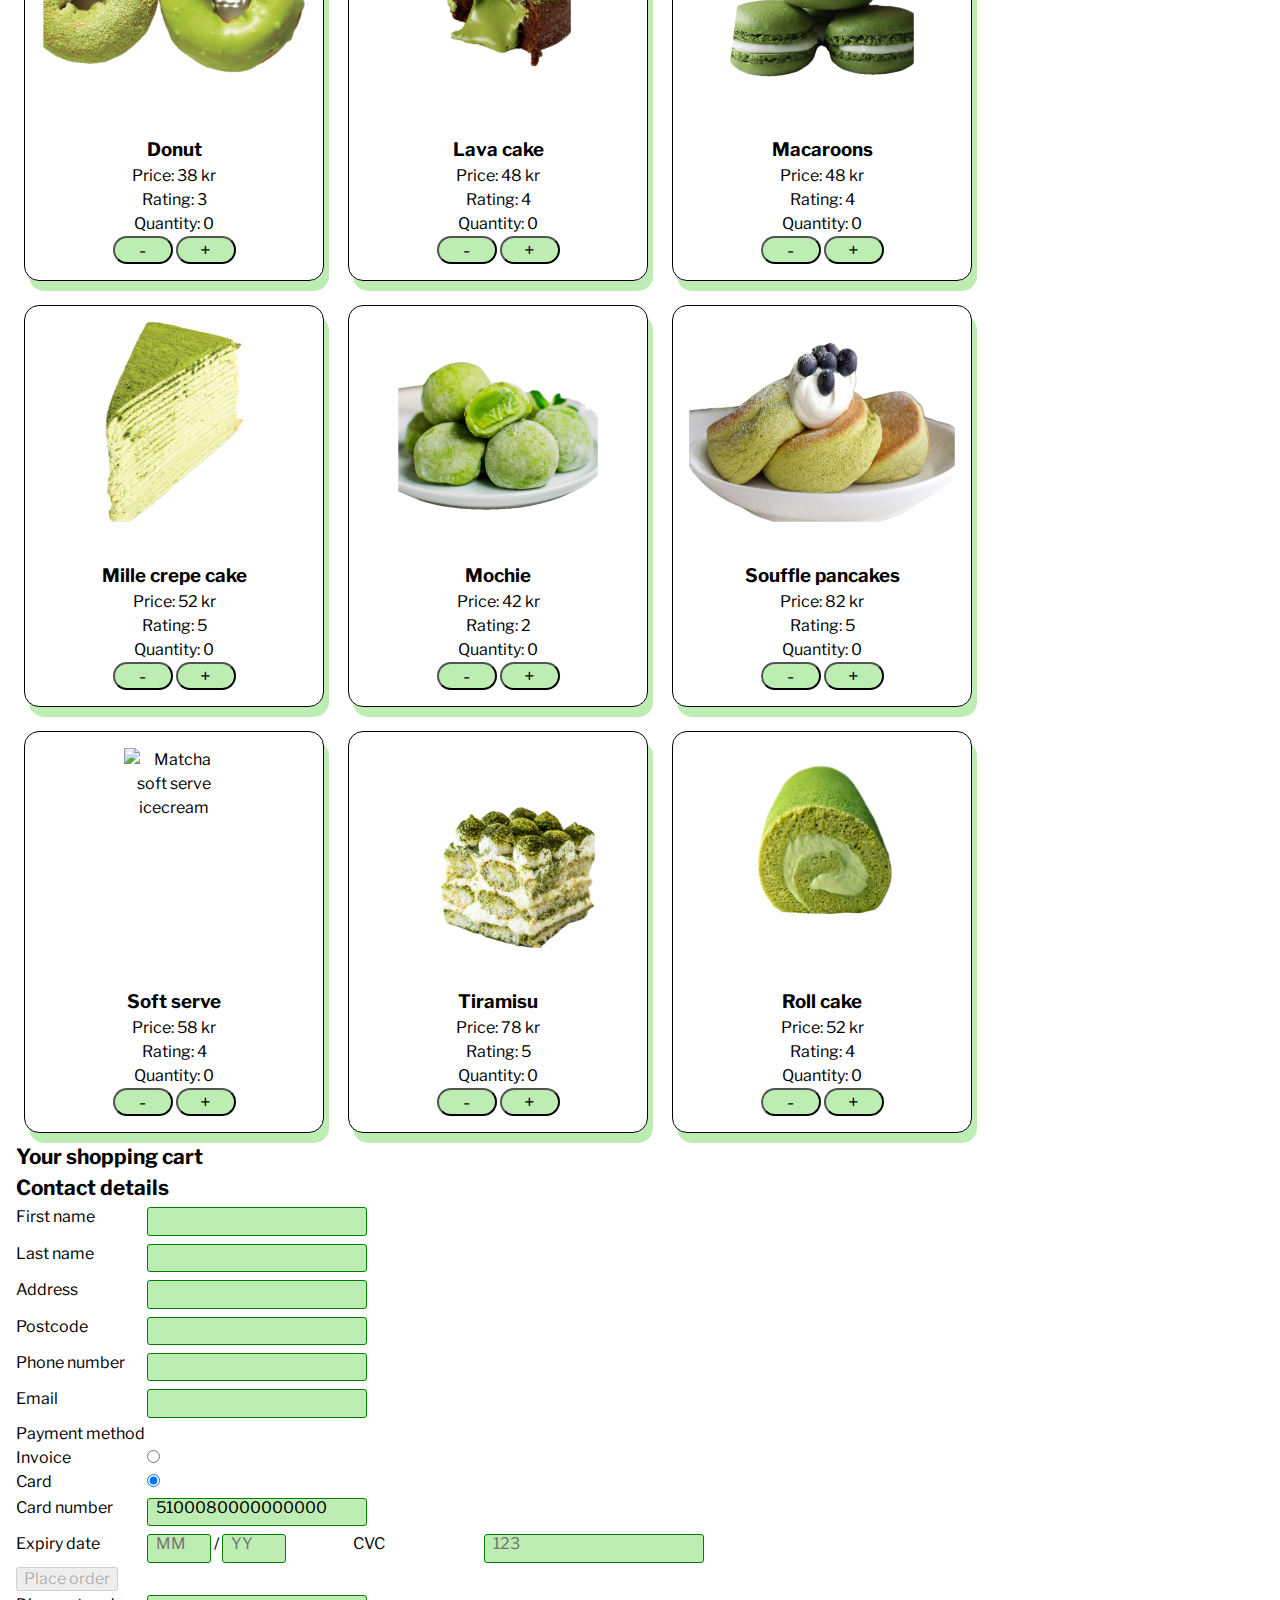
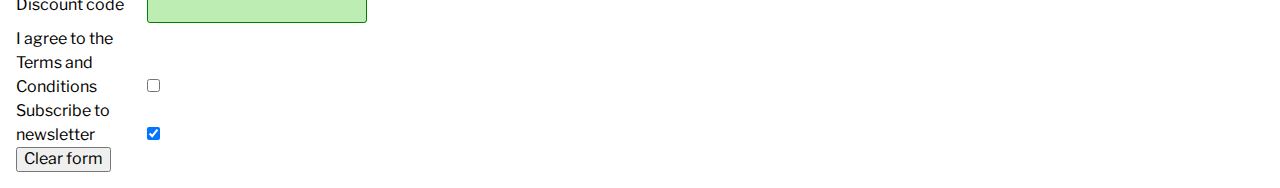
==== commit 680df23b: "Added slide show on first page + styling fixes" ====
--- a/index.html
+++ b/index.html
@@ -32,15 +32,41 @@
     <main>
         <div class="intro">
             <h2>Sweet dreams are made of matcha</h2>
+            <div class="slideshow-container">
+
+                <div class="mySlides fade">
+                    <div class="numbertext">1 / 3</div>
+                    <img src="assets/images/matcha_types.jpeg" alt="Three different types of matcha grades"
+                        style="width:100%">
+                </div>
+
+                <div class="mySlides fade">
+                    <div class="numbertext">2 / 3</div>
+                    <img src="assets/images/matcha_tiramisu.jpeg" alt="Matcha tiramisu on a plate" style="width:100%">
+                </div>
+
+                <div class="mySlides fade">
+                    <div class="numbertext">3 / 3</div>
+                    <img src="assets/images/Rows-tea-background-Japan-Mount-Fuji.jpeg"
+                        alt="Green tea plantation with view of Mount Fuji" style="width:100%">
+                </div>
+            </div>
+            <br>
+            <div style="text-align:center">
+                <span class="dot"></span>
+                <span class="dot"></span>
+                <span class="dot"></span>
+            </div>
             <p>Welcome to Matcha Munchies, your haven for matcha-infused indulgence! Immerse yourself in the enchanting
                 world of matcha with our curated selection of delightful treats, from luscious matcha tiramisu to
-                delicately crafted matcha mochi. At Matcha Munchies, each dessert is a harmonious blend of the finest
+                delicately crafted matcha mochi. Each of our dessert is a harmonious blend of the finest
                 green tea flavors, promising a sweet escape that transcends the ordinary. Whether you're a matcha
                 connoisseur or a newcomer to this exquisite taste, join us in savoring the perfect balance of earthy
                 richness and sweetness in every bite. Elevate your dessert experience and treat yourself to a moment of
                 matcha magic.</p>
         </div>
         <div class="page1">
+            <h2>Our products</h2>
             <label>
                 Sort by:
                 <select name="sortBy" id="sortBy">
@@ -87,40 +113,41 @@
                     <div class="payment-options">
                         <div class="selector">
                             <label>
-                                <input type="radio" name="payment-option" value="invoice" id="invoiceBtn">
                                 <span>Invoice</span>
                                 <span role="alert" id="invoiceError"></span>
                             </label>
+                            <input type="radio" name="payment-option" value="invoice" id="invoiceBtn">
+                            <br>
                             <label>
-                                <input type="radio" name="payment-option" value="card" checked>
                                 <span>Card</span>
                             </label>
+                            <input type="radio" name="payment-option" value="card" checked>
                         </div>
 
                         <div class="invoice hidden" id="invoice">
                             <label>
                                 <span>Personal ID number</span>
-                                <input type="text" name="personal-id" id="personalID" value="19850505-1234">
-                                <div role="alert" id="personalIdError"></div>
                             </label>
+                            <input type="text" name="personal-id" id="personalID" value="19850505-1234">
+                            <div role="alert" id="personalIdError"></div>
                         </div>
                         <div class="card" id="card">
                             <label>
                                 <span>Card number</span>
-                                <input type="number" id="creditCardNumber" value="5100080000000000"><br>
                             </label>
+                            <input type="number" id="creditCardNumber" value="5100080000000000"><br>
                             <label>
                                 <span>Expiry date</span>
-                                <input type="number" class="small" placeholder="MM" id="creditCardMonth">
-                            </label>        
-                                /
+                            </label>
+                            <input type="number" class="small" placeholder="MM" id="creditCardMonth">
+                            /
                             <label>
-                                <input type="number" class="small" placeholder="YY" id="creditCardYear"><br>                                
+                                <input type="number" class="small" placeholder="YY" id="creditCardYear"><br>
                             </label>
                             <label>
                                 <span>CVC</span>
-                                <input type="number" placeholder="123" id="creditCardCvc">
                             </label>
+                            <input type="number" placeholder="123" id="creditCardCvc">
                         </div>
                         <button id="orderBtn" disabled>Place order</button><br>
                     </div>
--- a/css/style.css
+++ b/css/style.css
@@ -1 +1 @@
-*,*::before,*::after{box-sizing:border-box}*{margin:0}body{line-height:1.5;-webkit-font-smoothing:antialiased}img,picture,video,canvas,svg{display:block;max-width:100%}input,button,textarea,select{font:inherit}p,h1,h2,h3,h4,h5,h6{overflow-wrap:break-word}#root,#__next{isolation:isolate}/*! normalize.css v8.0.1 | MIT License | github.com/necolas/normalize.css */html{line-height:1.15;-webkit-text-size-adjust:100%}body{margin:0}main{display:block}h1{font-size:2em;margin:.67em 0}hr{box-sizing:content-box;height:0;overflow:visible}pre{font-family:monospace,monospace;font-size:1em}a{background-color:rgba(0,0,0,0)}abbr[title]{border-bottom:none;text-decoration:underline;text-decoration:underline dotted}b,strong{font-weight:bolder}code,kbd,samp{font-family:monospace,monospace;font-size:1em}small{font-size:80%}sub,sup{font-size:75%;line-height:0;position:relative;vertical-align:baseline}sub{bottom:-0.25em}sup{top:-0.5em}img{border-style:none}button,input,optgroup,select,textarea{font-family:inherit;font-size:100%;line-height:1.15;margin:0}button,input{overflow:visible}button,select{text-transform:none}button,[type=button],[type=reset],[type=submit]{-webkit-appearance:button}button::-moz-focus-inner,[type=button]::-moz-focus-inner,[type=reset]::-moz-focus-inner,[type=submit]::-moz-focus-inner{border-style:none;padding:0}button:-moz-focusring,[type=button]:-moz-focusring,[type=reset]:-moz-focusring,[type=submit]:-moz-focusring{outline:1px dotted ButtonText}fieldset{padding:.35em .75em .625em}legend{box-sizing:border-box;color:inherit;display:table;max-width:100%;padding:0;white-space:normal}progress{vertical-align:baseline}textarea{overflow:auto}[type=checkbox],[type=radio]{box-sizing:border-box;padding:0}[type=number]::-webkit-inner-spin-button,[type=number]::-webkit-outer-spin-button{height:auto}[type=search]{-webkit-appearance:textfield;outline-offset:-2px}[type=search]::-webkit-search-decoration{-webkit-appearance:none}::-webkit-file-upload-button{-webkit-appearance:button;font:inherit}details{display:block}summary{display:list-item}template{display:none}[hidden]{display:none}body{font-family:"Libre Franklin",sans-serif}header{width:100vw;height:10vh;background-color:#fff;color:green;position:fixed;top:0;display:flex;align-items:center}h1{display:inline-flex;font-size:1.4em;text-transform:lowercase;letter-spacing:1px;text-align:center;margin:1em;margin-bottom:0}.cartAndNumber{display:flex;flex-wrap:wrap}.cartAndNumber.shake{animation:shakeCart .4s ease-in-out forwards}.cartNumber{font-size:1em;background:#bdedb3;border-radius:50%;position:relative;width:1.5em;height:1.5em;left:-8px;top:-10px;opacity:.9;text-align:center}main{margin:1em}.intro{margin-top:6em;margin-bottom:1em}h2{font-size:1.3em}.page1{width:100vw}.sort-by-icons img{display:inline-block}.productListing{display:flex;flex-wrap:wrap;align-items:center;align-content:flex-start;gap:8px}.productListing button{font-size:1.2em;width:60px;background-color:#bdedb3;border-radius:15px}.product{width:300px;border:1px solid #000;box-shadow:5px 10px #bdedb3;border-radius:15px;text-align:center;padding:1em;margin:.5em}.imgFrame{height:15em;margin:auto}.product img{width:auto;margin:auto}.page2{width:100vw}.product-in-cart{display:inline-block}.product-in-cart img{max-width:100px;height:auto;display:inline-block}.page3{width:100vw}.hidden{display:none}[role=alert]{color:red}#orderConfirmation{align-items:center;background-color:#bdedb3;border:1px solid #000;box-shadow:5px 10px green;border-radius:15px;text-align:center;margin:auto;position:fixed;top:25%;padding:10%}#orderConfirmation button{width:4em}@keyframes shakeCart{25%{transform:translateX(6px)}50%{transform:translateX(-4px)}75%{transform:translateX(2px)}100%{transform:translateX(0)}}/*# sourceMappingURL=style.css.map */+*,*::before,*::after{box-sizing:border-box}*{margin:0}body{line-height:1.5;-webkit-font-smoothing:antialiased}img,picture,video,canvas,svg{display:block;max-width:100%}input,button,textarea,select{font:inherit}p,h1,h2,h3,h4,h5,h6{overflow-wrap:break-word}#root,#__next{isolation:isolate}/*! normalize.css v8.0.1 | MIT License | github.com/necolas/normalize.css */html{line-height:1.15;-webkit-text-size-adjust:100%}body{margin:0}main{display:block}h1{font-size:2em;margin:.67em 0}hr{box-sizing:content-box;height:0;overflow:visible}pre{font-family:monospace,monospace;font-size:1em}a{background-color:rgba(0,0,0,0)}abbr[title]{border-bottom:none;text-decoration:underline;text-decoration:underline dotted}b,strong{font-weight:bolder}code,kbd,samp{font-family:monospace,monospace;font-size:1em}small{font-size:80%}sub,sup{font-size:75%;line-height:0;position:relative;vertical-align:baseline}sub{bottom:-0.25em}sup{top:-0.5em}img{border-style:none}button,input,optgroup,select,textarea{font-family:inherit;font-size:100%;line-height:1.15;margin:0}button,input{overflow:visible}button,select{text-transform:none}button,[type=button],[type=reset],[type=submit]{-webkit-appearance:button}button::-moz-focus-inner,[type=button]::-moz-focus-inner,[type=reset]::-moz-focus-inner,[type=submit]::-moz-focus-inner{border-style:none;padding:0}button:-moz-focusring,[type=button]:-moz-focusring,[type=reset]:-moz-focusring,[type=submit]:-moz-focusring{outline:1px dotted ButtonText}fieldset{padding:.35em .75em .625em}legend{box-sizing:border-box;color:inherit;display:table;max-width:100%;padding:0;white-space:normal}progress{vertical-align:baseline}textarea{overflow:auto}[type=checkbox],[type=radio]{box-sizing:border-box;padding:0}[type=number]::-webkit-inner-spin-button,[type=number]::-webkit-outer-spin-button{height:auto}[type=search]{-webkit-appearance:textfield;outline-offset:-2px}[type=search]::-webkit-search-decoration{-webkit-appearance:none}::-webkit-file-upload-button{-webkit-appearance:button;font:inherit}details{display:block}summary{display:list-item}template{display:none}[hidden]{display:none}body{font-family:"Libre Franklin",sans-serif}header{width:100vw;height:10vh;background-color:#fff;color:green;position:fixed;top:0;display:flex;align-items:center}h1{display:inline-flex;font-size:1.4em;text-transform:lowercase;letter-spacing:1px;text-align:center;margin:1em;margin-bottom:0}.cartAndNumber{display:flex;flex-wrap:wrap}.cartAndNumber.shake{animation:shakeCart .4s ease-in-out forwards}.cartNumber{font-size:1em;background:#bdedb3;border-radius:50%;position:relative;width:1.5em;height:1.5em;left:-8px;top:-10px;opacity:.9;text-align:center}main{margin:1em}*{box-sizing:border-box}.mySlides{display:none}img{vertical-align:middle}.slideshow-container{max-width:100vw;height:auto;position:relative;margin:auto}.numbertext{color:#f2f2f2;font-size:12px;padding:8px 12px;position:absolute;top:0}.dot{height:15px;width:15px;margin:0 2px;background-color:#bbb;border-radius:50%;display:inline-block;transition:background-color .6s ease}.active{background-color:#717171}.fade{animation-name:fade;animation-duration:1.5s}@keyframes fade{from{opacity:.4}to{opacity:1}}.intro{margin-top:6em;margin-bottom:1em}h2{font-size:1.3em}.page1{width:100vw}.sort-by-icons img{display:inline-block}.productListing{display:flex;flex-wrap:wrap;align-items:center;align-content:flex-start;gap:8px}.productListing button{font-size:1.2em;width:60px;background-color:#bdedb3;border-radius:15px}.product{width:300px;border:1px solid #000;box-shadow:5px 10px #bdedb3;border-radius:15px;text-align:center;padding:1em;margin:.5em}.imgFrame{height:15em;margin:auto}.product img{width:auto;margin:auto}.page2{width:100vw}.product-in-cart{display:inline-block}.product-in-cart img{max-width:50px;height:auto;display:inline-block}.page3{width:100vw}form{border:#000}form label{width:8em;display:inline-block}form input{border-radius:3px;border:1px solid green;outline:0;padding:0 8px 8px 8px;background:#bdedb3;font-size:1em;margin:4px 0}.small{width:4em}.hidden{display:none}[role=alert]{color:red}#orderConfirmation{align-items:center;background-color:#bdedb3;border:1px solid #000;box-shadow:5px 10px green;border-radius:15px;text-align:center;margin:auto;position:fixed;top:25%;padding:10%}#orderConfirmation button{width:4em}@keyframes shakeCart{25%{transform:translateX(6px)}50%{transform:translateX(-4px)}75%{transform:translateX(2px)}100%{transform:translateX(0)}}/*# sourceMappingURL=style.css.map */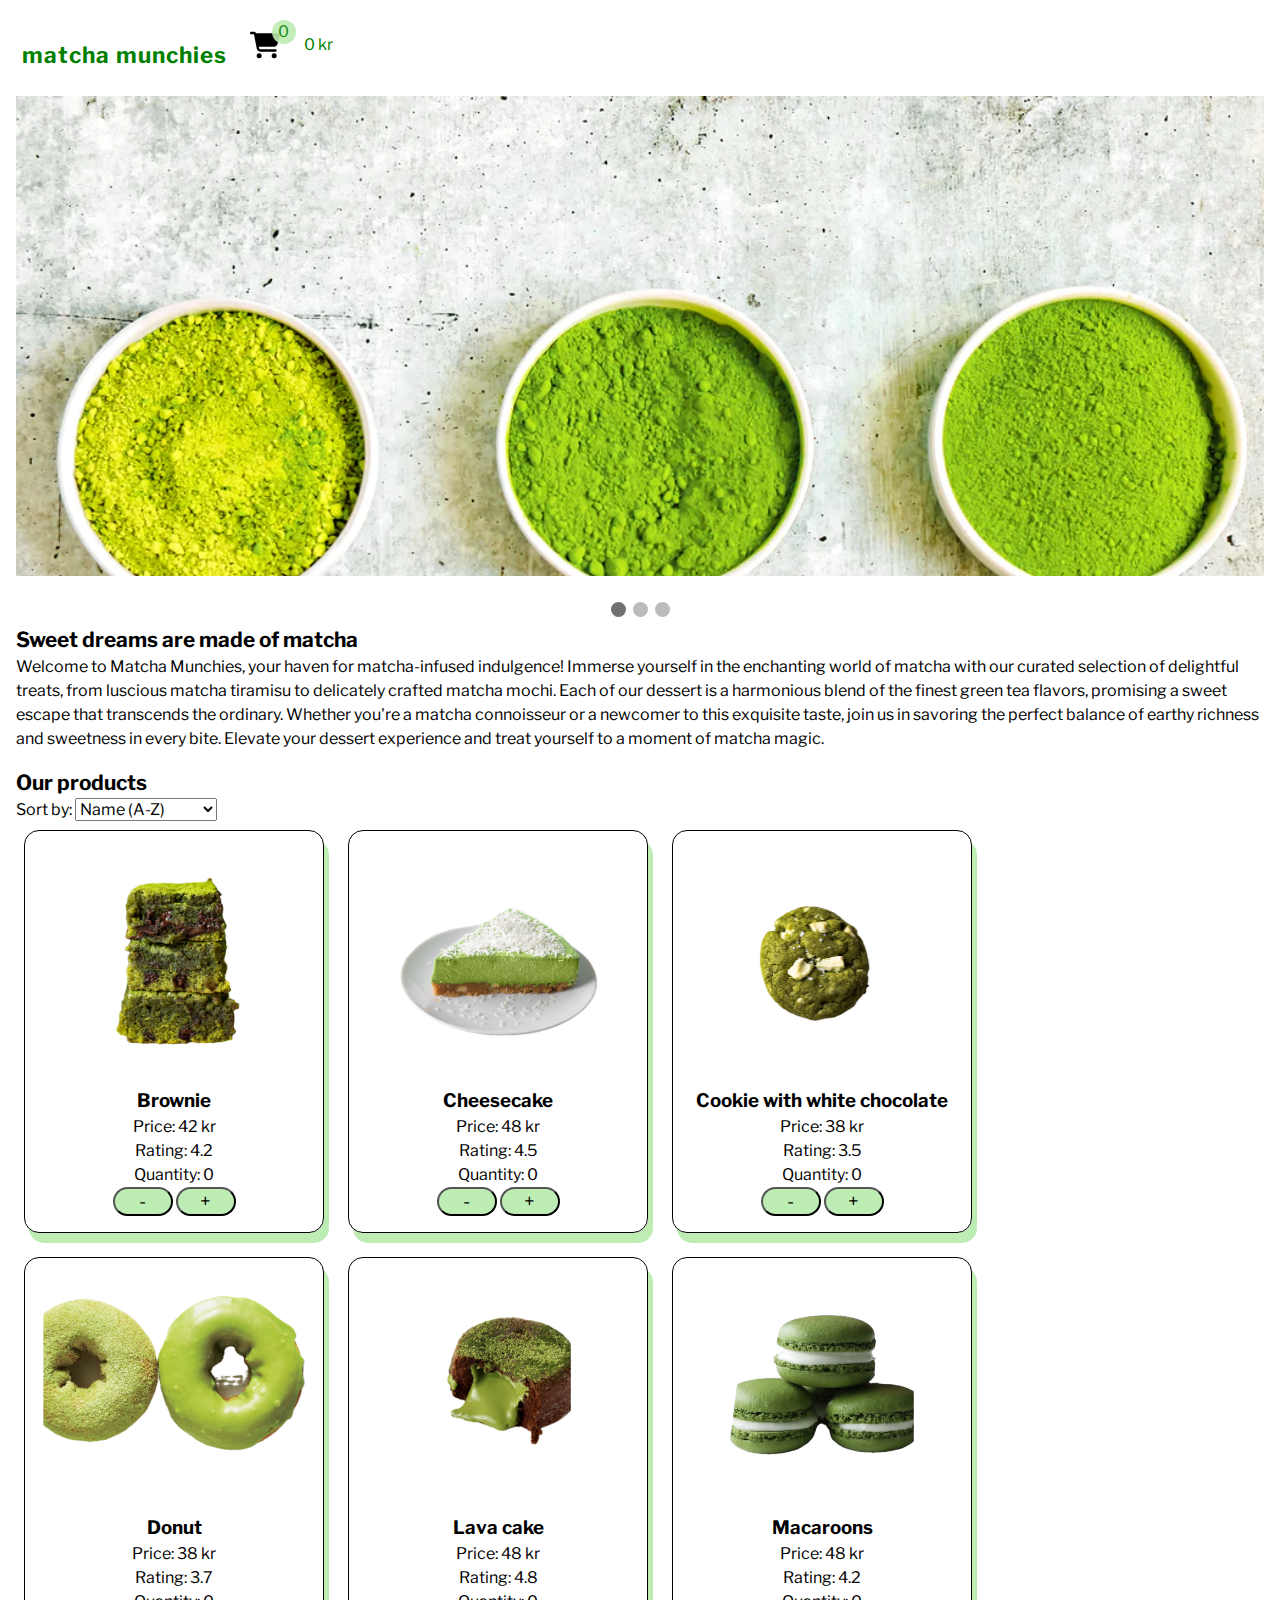
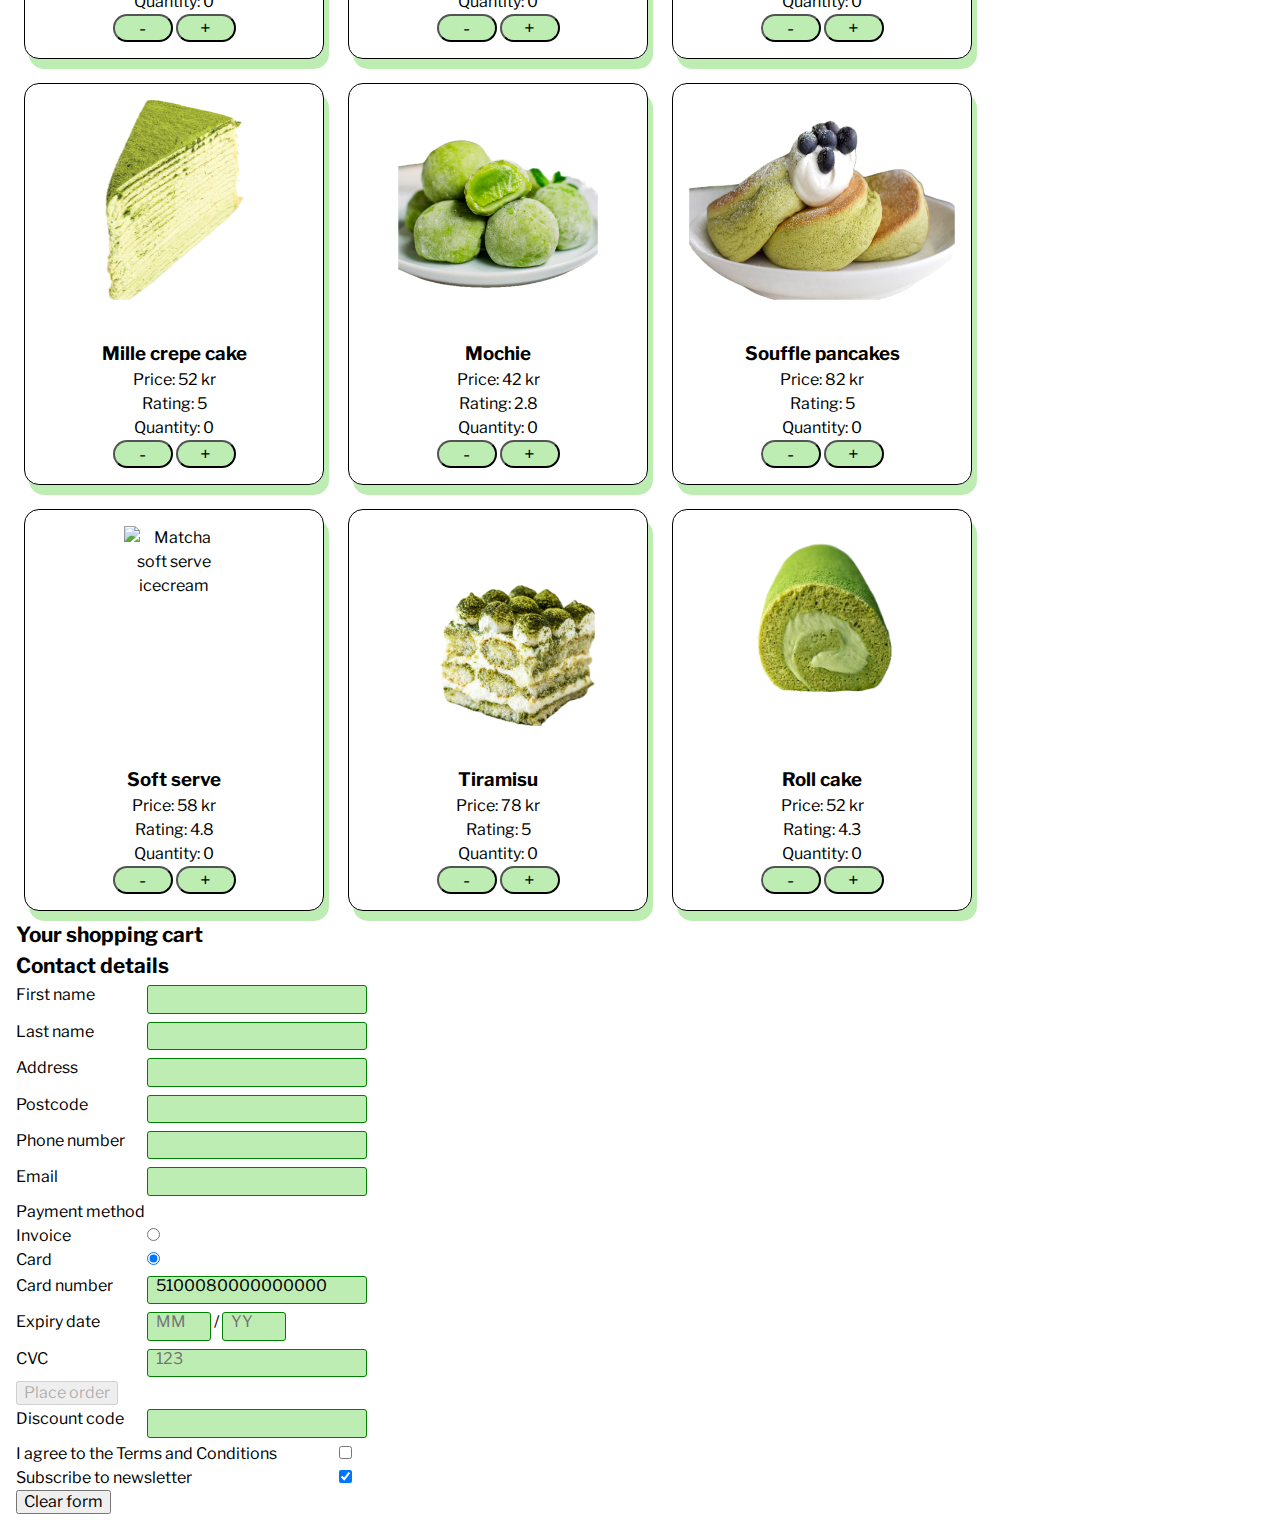
==== commit 273005ff: "Updated images in slideshow + rating changes" ====
--- a/index.html
+++ b/index.html
@@ -31,7 +31,6 @@
     </header>
     <main>
         <div class="intro">
-            <h2>Sweet dreams are made of matcha</h2>
             <div class="slideshow-container">
 
                 <div class="mySlides fade">
@@ -42,7 +41,7 @@
 
                 <div class="mySlides fade">
                     <div class="numbertext">2 / 3</div>
-                    <img src="assets/images/matcha_tiramisu.jpeg" alt="Matcha tiramisu on a plate" style="width:100%">
+                    <img src="assets/images/matcha_cup.jpg" alt="Matcha powder, cup and whisk" style="width:100%">
                 </div>
 
                 <div class="mySlides fade">
@@ -57,6 +56,7 @@
                 <span class="dot"></span>
                 <span class="dot"></span>
             </div>
+            <h2>Sweet dreams are made of matcha</h2>
             <p>Welcome to Matcha Munchies, your haven for matcha-infused indulgence! Immerse yourself in the enchanting
                 world of matcha with our curated selection of delightful treats, from luscious matcha tiramisu to
                 delicately crafted matcha mochi. Each of our dessert is a harmonious blend of the finest
@@ -144,6 +144,7 @@
                             <label>
                                 <input type="number" class="small" placeholder="YY" id="creditCardYear"><br>
                             </label>
+                            <br>
                             <label>
                                 <span>CVC</span>
                             </label>
@@ -155,9 +156,9 @@
                     <label for="discount">Discount code</label>
                     <input type="text" id="discount" name="discount"><br>
 
-                    <label for="agreeTo">I agree to the Terms and Conditions</label>
+                    <label for="agreeTo" class="box">I agree to the Terms and Conditions</label>
                     <input type="checkbox" id="agreeTo" name="agreeTo"><br>
-                    <label for="subscribe">Subscribe to newsletter</label>
+                    <label for="subscribe" class="box">Subscribe to newsletter</label>
                     <input type="checkbox" id="subscribe" checked="checked" name="subscribe"><br>
                     <button type="reset" id="resetBtn">Clear form</button>
                 </form>
--- a/css/style.css
+++ b/css/style.css
@@ -1 +1 @@
-*,*::before,*::after{box-sizing:border-box}*{margin:0}body{line-height:1.5;-webkit-font-smoothing:antialiased}img,picture,video,canvas,svg{display:block;max-width:100%}input,button,textarea,select{font:inherit}p,h1,h2,h3,h4,h5,h6{overflow-wrap:break-word}#root,#__next{isolation:isolate}/*! normalize.css v8.0.1 | MIT License | github.com/necolas/normalize.css */html{line-height:1.15;-webkit-text-size-adjust:100%}body{margin:0}main{display:block}h1{font-size:2em;margin:.67em 0}hr{box-sizing:content-box;height:0;overflow:visible}pre{font-family:monospace,monospace;font-size:1em}a{background-color:rgba(0,0,0,0)}abbr[title]{border-bottom:none;text-decoration:underline;text-decoration:underline dotted}b,strong{font-weight:bolder}code,kbd,samp{font-family:monospace,monospace;font-size:1em}small{font-size:80%}sub,sup{font-size:75%;line-height:0;position:relative;vertical-align:baseline}sub{bottom:-0.25em}sup{top:-0.5em}img{border-style:none}button,input,optgroup,select,textarea{font-family:inherit;font-size:100%;line-height:1.15;margin:0}button,input{overflow:visible}button,select{text-transform:none}button,[type=button],[type=reset],[type=submit]{-webkit-appearance:button}button::-moz-focus-inner,[type=button]::-moz-focus-inner,[type=reset]::-moz-focus-inner,[type=submit]::-moz-focus-inner{border-style:none;padding:0}button:-moz-focusring,[type=button]:-moz-focusring,[type=reset]:-moz-focusring,[type=submit]:-moz-focusring{outline:1px dotted ButtonText}fieldset{padding:.35em .75em .625em}legend{box-sizing:border-box;color:inherit;display:table;max-width:100%;padding:0;white-space:normal}progress{vertical-align:baseline}textarea{overflow:auto}[type=checkbox],[type=radio]{box-sizing:border-box;padding:0}[type=number]::-webkit-inner-spin-button,[type=number]::-webkit-outer-spin-button{height:auto}[type=search]{-webkit-appearance:textfield;outline-offset:-2px}[type=search]::-webkit-search-decoration{-webkit-appearance:none}::-webkit-file-upload-button{-webkit-appearance:button;font:inherit}details{display:block}summary{display:list-item}template{display:none}[hidden]{display:none}body{font-family:"Libre Franklin",sans-serif}header{width:100vw;height:10vh;background-color:#fff;color:green;position:fixed;top:0;display:flex;align-items:center}h1{display:inline-flex;font-size:1.4em;text-transform:lowercase;letter-spacing:1px;text-align:center;margin:1em;margin-bottom:0}.cartAndNumber{display:flex;flex-wrap:wrap}.cartAndNumber.shake{animation:shakeCart .4s ease-in-out forwards}.cartNumber{font-size:1em;background:#bdedb3;border-radius:50%;position:relative;width:1.5em;height:1.5em;left:-8px;top:-10px;opacity:.9;text-align:center}main{margin:1em}*{box-sizing:border-box}.mySlides{display:none}img{vertical-align:middle}.slideshow-container{max-width:100vw;height:auto;position:relative;margin:auto}.numbertext{color:#f2f2f2;font-size:12px;padding:8px 12px;position:absolute;top:0}.dot{height:15px;width:15px;margin:0 2px;background-color:#bbb;border-radius:50%;display:inline-block;transition:background-color .6s ease}.active{background-color:#717171}.fade{animation-name:fade;animation-duration:1.5s}@keyframes fade{from{opacity:.4}to{opacity:1}}.intro{margin-top:6em;margin-bottom:1em}h2{font-size:1.3em}.page1{width:100vw}.sort-by-icons img{display:inline-block}.productListing{display:flex;flex-wrap:wrap;align-items:center;align-content:flex-start;gap:8px}.productListing button{font-size:1.2em;width:60px;background-color:#bdedb3;border-radius:15px}.product{width:300px;border:1px solid #000;box-shadow:5px 10px #bdedb3;border-radius:15px;text-align:center;padding:1em;margin:.5em}.imgFrame{height:15em;margin:auto}.product img{width:auto;margin:auto}.page2{width:100vw}.product-in-cart{display:inline-block}.product-in-cart img{max-width:50px;height:auto;display:inline-block}.page3{width:100vw}form{border:#000}form label{width:8em;display:inline-block}form input{border-radius:3px;border:1px solid green;outline:0;padding:0 8px 8px 8px;background:#bdedb3;font-size:1em;margin:4px 0}.small{width:4em}.hidden{display:none}[role=alert]{color:red}#orderConfirmation{align-items:center;background-color:#bdedb3;border:1px solid #000;box-shadow:5px 10px green;border-radius:15px;text-align:center;margin:auto;position:fixed;top:25%;padding:10%}#orderConfirmation button{width:4em}@keyframes shakeCart{25%{transform:translateX(6px)}50%{transform:translateX(-4px)}75%{transform:translateX(2px)}100%{transform:translateX(0)}}/*# sourceMappingURL=style.css.map */+*,*::before,*::after{box-sizing:border-box}*{margin:0}body{line-height:1.5;-webkit-font-smoothing:antialiased}img,picture,video,canvas,svg{display:block;max-width:100%}input,button,textarea,select{font:inherit}p,h1,h2,h3,h4,h5,h6{overflow-wrap:break-word}#root,#__next{isolation:isolate}/*! normalize.css v8.0.1 | MIT License | github.com/necolas/normalize.css */html{line-height:1.15;-webkit-text-size-adjust:100%}body{margin:0}main{display:block}h1{font-size:2em;margin:.67em 0}hr{box-sizing:content-box;height:0;overflow:visible}pre{font-family:monospace,monospace;font-size:1em}a{background-color:rgba(0,0,0,0)}abbr[title]{border-bottom:none;text-decoration:underline;text-decoration:underline dotted}b,strong{font-weight:bolder}code,kbd,samp{font-family:monospace,monospace;font-size:1em}small{font-size:80%}sub,sup{font-size:75%;line-height:0;position:relative;vertical-align:baseline}sub{bottom:-0.25em}sup{top:-0.5em}img{border-style:none}button,input,optgroup,select,textarea{font-family:inherit;font-size:100%;line-height:1.15;margin:0}button,input{overflow:visible}button,select{text-transform:none}button,[type=button],[type=reset],[type=submit]{-webkit-appearance:button}button::-moz-focus-inner,[type=button]::-moz-focus-inner,[type=reset]::-moz-focus-inner,[type=submit]::-moz-focus-inner{border-style:none;padding:0}button:-moz-focusring,[type=button]:-moz-focusring,[type=reset]:-moz-focusring,[type=submit]:-moz-focusring{outline:1px dotted ButtonText}fieldset{padding:.35em .75em .625em}legend{box-sizing:border-box;color:inherit;display:table;max-width:100%;padding:0;white-space:normal}progress{vertical-align:baseline}textarea{overflow:auto}[type=checkbox],[type=radio]{box-sizing:border-box;padding:0}[type=number]::-webkit-inner-spin-button,[type=number]::-webkit-outer-spin-button{height:auto}[type=search]{-webkit-appearance:textfield;outline-offset:-2px}[type=search]::-webkit-search-decoration{-webkit-appearance:none}::-webkit-file-upload-button{-webkit-appearance:button;font:inherit}details{display:block}summary{display:list-item}template{display:none}[hidden]{display:none}body{font-family:"Libre Franklin",sans-serif}header{width:100vw;height:10vh;background-color:#fff;color:green;position:fixed;top:0;display:flex;align-items:center}h1{display:inline-flex;font-size:1.4em;text-transform:lowercase;letter-spacing:1px;text-align:center;margin:1em;margin-bottom:0}.cartAndNumber{display:flex;flex-wrap:wrap}.cartAndNumber.shake{animation:shakeCart .4s ease-in-out forwards}.cartNumber{font-size:1em;background:#bdedb3;border-radius:50%;position:relative;width:1.5em;height:1.5em;left:-8px;top:-10px;opacity:.9;text-align:center}main{margin:1em}*{box-sizing:border-box}.mySlides{display:none}img{vertical-align:middle}.slideshow-container{max-width:100vw;max-height:30em;position:relative;margin:auto;overflow:hidden}.numbertext{color:#f2f2f2;font-size:12px;padding:8px 12px;position:absolute;top:0}.dot{height:15px;width:15px;margin:0 2px;background-color:#bbb;border-radius:50%;display:inline-block;transition:background-color .6s ease}.active{background-color:#717171}.fade{animation-name:fade;animation-duration:1.5s}@keyframes fade{from{opacity:.4}to{opacity:1}}.intro{margin-top:6em;margin-bottom:1em}h2{font-size:1.3em}.page1{width:100vw}.sort-by-icons img{display:inline-block}.productListing{display:flex;flex-wrap:wrap;align-items:center;align-content:flex-start;gap:8px}.productListing button{font-size:1.2em;width:60px;background-color:#bdedb3;border-radius:15px}.product{width:300px;border:1px solid #000;box-shadow:5px 10px #bdedb3;border-radius:15px;text-align:center;padding:1em;margin:.5em}.imgFrame{height:15em;margin:auto}.product img{width:auto;margin:auto}.page2{width:100vw}.product-in-cart img{max-width:50px;height:auto}.page3{width:100vw}form{border:#000}form label{width:8em;display:inline-block}form input{border-radius:3px;border:1px solid green;outline:0;padding:0 8px 8px 8px;background:#bdedb3;font-size:1em;margin:4px 0}form .box{width:20em}.small{width:4em}.hidden{display:none}[role=alert]{color:red}#orderConfirmation{align-items:center;background-color:#bdedb3;border:1px solid #000;box-shadow:5px 10px green;border-radius:15px;text-align:center;margin:auto;position:fixed;top:25%;padding:10%}#orderConfirmation button{width:4em}@keyframes shakeCart{25%{transform:translateX(6px)}50%{transform:translateX(-4px)}75%{transform:translateX(2px)}100%{transform:translateX(0)}}/*# sourceMappingURL=style.css.map */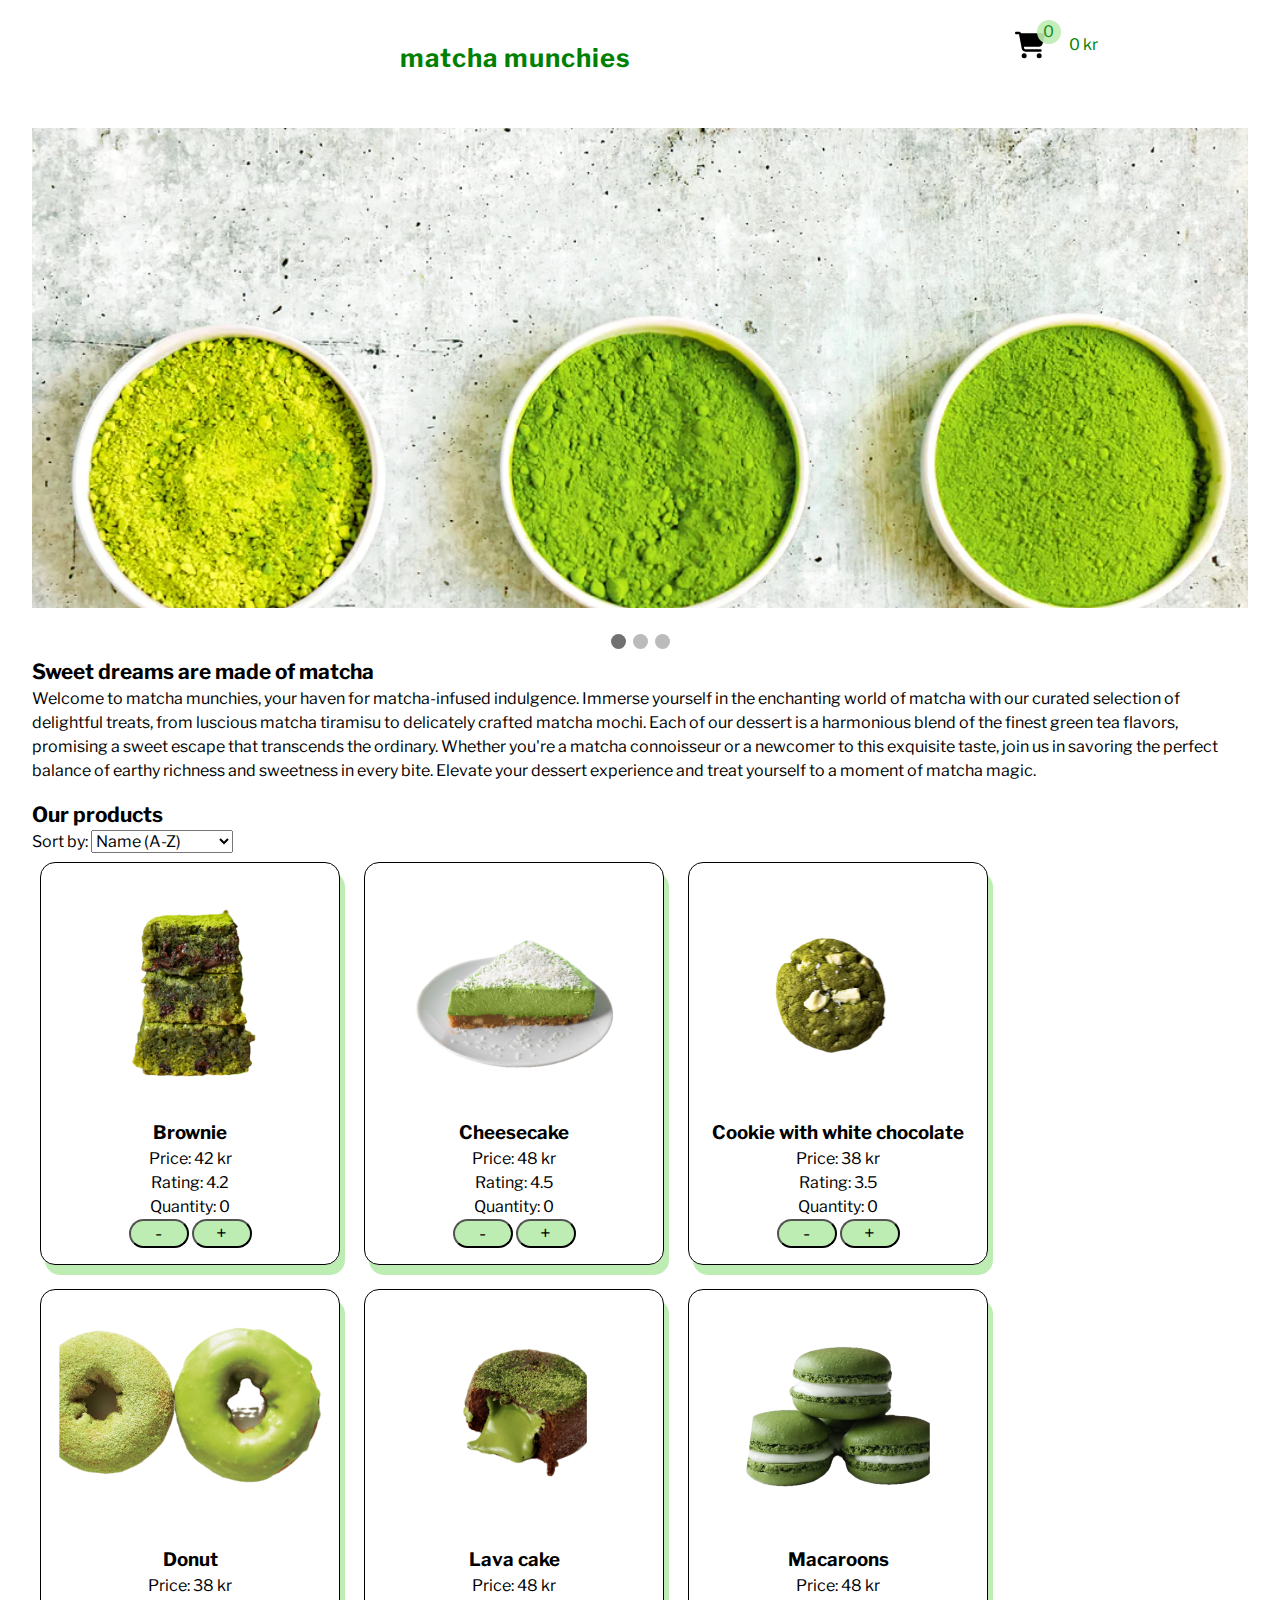
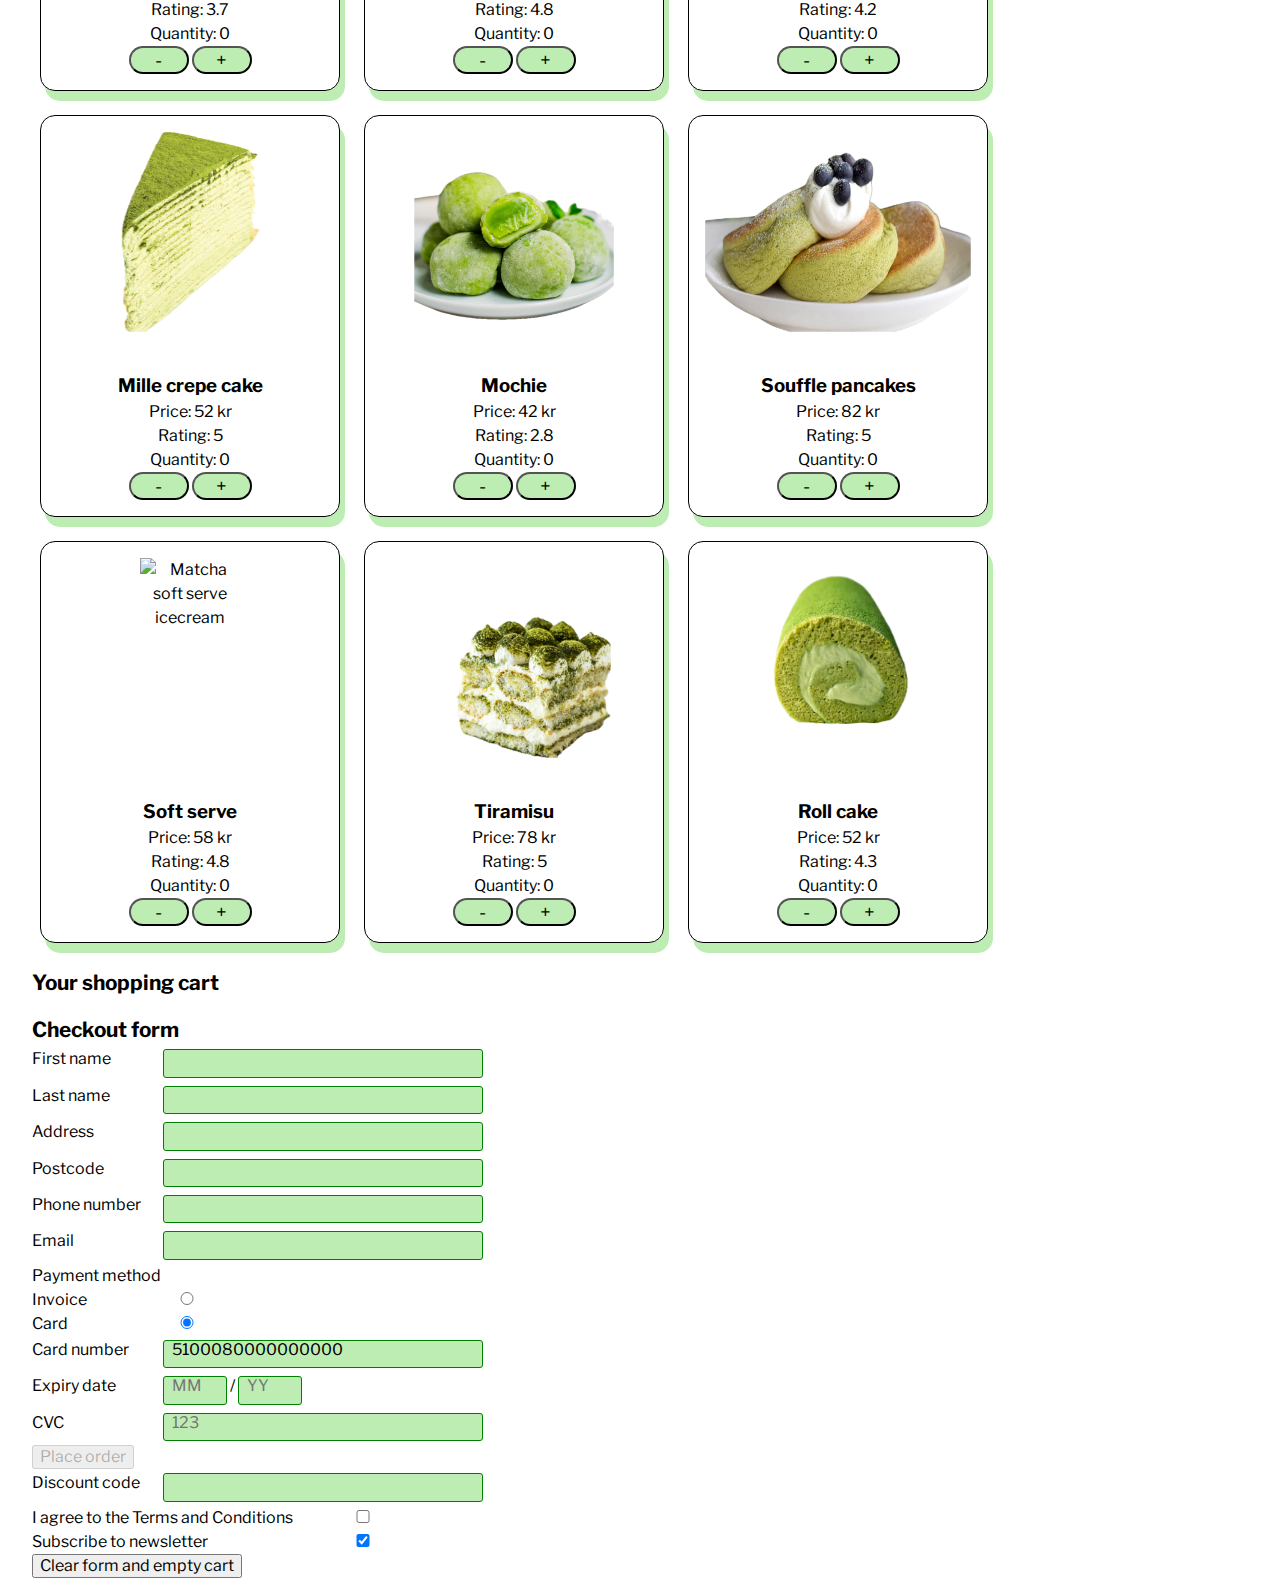
==== commit 8064b775: "Styling fixes + dark mode w/ CSS" ====
--- a/index.html
+++ b/index.html
@@ -57,7 +57,7 @@
                 <span class="dot"></span>
             </div>
             <h2>Sweet dreams are made of matcha</h2>
-            <p>Welcome to Matcha Munchies, your haven for matcha-infused indulgence! Immerse yourself in the enchanting
+            <p>Welcome to matcha munchies, your haven for matcha-infused indulgence. Immerse yourself in the enchanting
                 world of matcha with our curated selection of delightful treats, from luscious matcha tiramisu to
                 delicately crafted matcha mochi. Each of our dessert is a harmonious blend of the finest
                 green tea flavors, promising a sweet escape that transcends the ordinary. Whether you're a matcha
@@ -89,7 +89,7 @@
         </div>
         <div class="page3">
             <div class="order-form">
-                <h2>Contact details</h2>
+                <h2>Checkout form</h2>
                 <form>
                     <label for="fname">First name</label>
                     <input type="text" id="fname" name="fname"><br>
@@ -116,11 +116,13 @@
                                 <span>Invoice</span>
                                 <span role="alert" id="invoiceError"></span>
                             </label>
+
                             <input type="radio" name="payment-option" value="invoice" id="invoiceBtn">
                             <br>
                             <label>
                                 <span>Card</span>
                             </label>
+
                             <input type="radio" name="payment-option" value="card" checked>
                         </div>
 
@@ -160,7 +162,7 @@
                     <input type="checkbox" id="agreeTo" name="agreeTo"><br>
                     <label for="subscribe" class="box">Subscribe to newsletter</label>
                     <input type="checkbox" id="subscribe" checked="checked" name="subscribe"><br>
-                    <button type="reset" id="resetBtn">Clear form</button>
+                    <button type="reset" id="resetBtn">Clear form and empty cart</button>
                 </form>
             </div>
         </div>
--- a/css/style.css
+++ b/css/style.css
@@ -1 +1 @@
-*,*::before,*::after{box-sizing:border-box}*{margin:0}body{line-height:1.5;-webkit-font-smoothing:antialiased}img,picture,video,canvas,svg{display:block;max-width:100%}input,button,textarea,select{font:inherit}p,h1,h2,h3,h4,h5,h6{overflow-wrap:break-word}#root,#__next{isolation:isolate}/*! normalize.css v8.0.1 | MIT License | github.com/necolas/normalize.css */html{line-height:1.15;-webkit-text-size-adjust:100%}body{margin:0}main{display:block}h1{font-size:2em;margin:.67em 0}hr{box-sizing:content-box;height:0;overflow:visible}pre{font-family:monospace,monospace;font-size:1em}a{background-color:rgba(0,0,0,0)}abbr[title]{border-bottom:none;text-decoration:underline;text-decoration:underline dotted}b,strong{font-weight:bolder}code,kbd,samp{font-family:monospace,monospace;font-size:1em}small{font-size:80%}sub,sup{font-size:75%;line-height:0;position:relative;vertical-align:baseline}sub{bottom:-0.25em}sup{top:-0.5em}img{border-style:none}button,input,optgroup,select,textarea{font-family:inherit;font-size:100%;line-height:1.15;margin:0}button,input{overflow:visible}button,select{text-transform:none}button,[type=button],[type=reset],[type=submit]{-webkit-appearance:button}button::-moz-focus-inner,[type=button]::-moz-focus-inner,[type=reset]::-moz-focus-inner,[type=submit]::-moz-focus-inner{border-style:none;padding:0}button:-moz-focusring,[type=button]:-moz-focusring,[type=reset]:-moz-focusring,[type=submit]:-moz-focusring{outline:1px dotted ButtonText}fieldset{padding:.35em .75em .625em}legend{box-sizing:border-box;color:inherit;display:table;max-width:100%;padding:0;white-space:normal}progress{vertical-align:baseline}textarea{overflow:auto}[type=checkbox],[type=radio]{box-sizing:border-box;padding:0}[type=number]::-webkit-inner-spin-button,[type=number]::-webkit-outer-spin-button{height:auto}[type=search]{-webkit-appearance:textfield;outline-offset:-2px}[type=search]::-webkit-search-decoration{-webkit-appearance:none}::-webkit-file-upload-button{-webkit-appearance:button;font:inherit}details{display:block}summary{display:list-item}template{display:none}[hidden]{display:none}body{font-family:"Libre Franklin",sans-serif}header{width:100vw;height:10vh;background-color:#fff;color:green;position:fixed;top:0;display:flex;align-items:center}h1{display:inline-flex;font-size:1.4em;text-transform:lowercase;letter-spacing:1px;text-align:center;margin:1em;margin-bottom:0}.cartAndNumber{display:flex;flex-wrap:wrap}.cartAndNumber.shake{animation:shakeCart .4s ease-in-out forwards}.cartNumber{font-size:1em;background:#bdedb3;border-radius:50%;position:relative;width:1.5em;height:1.5em;left:-8px;top:-10px;opacity:.9;text-align:center}main{margin:1em}*{box-sizing:border-box}.mySlides{display:none}img{vertical-align:middle}.slideshow-container{max-width:100vw;max-height:30em;position:relative;margin:auto;overflow:hidden}.numbertext{color:#f2f2f2;font-size:12px;padding:8px 12px;position:absolute;top:0}.dot{height:15px;width:15px;margin:0 2px;background-color:#bbb;border-radius:50%;display:inline-block;transition:background-color .6s ease}.active{background-color:#717171}.fade{animation-name:fade;animation-duration:1.5s}@keyframes fade{from{opacity:.4}to{opacity:1}}.intro{margin-top:6em;margin-bottom:1em}h2{font-size:1.3em}.page1{width:100vw}.sort-by-icons img{display:inline-block}.productListing{display:flex;flex-wrap:wrap;align-items:center;align-content:flex-start;gap:8px}.productListing button{font-size:1.2em;width:60px;background-color:#bdedb3;border-radius:15px}.product{width:300px;border:1px solid #000;box-shadow:5px 10px #bdedb3;border-radius:15px;text-align:center;padding:1em;margin:.5em}.imgFrame{height:15em;margin:auto}.product img{width:auto;margin:auto}.page2{width:100vw}.product-in-cart img{max-width:50px;height:auto}.page3{width:100vw}form{border:#000}form label{width:8em;display:inline-block}form input{border-radius:3px;border:1px solid green;outline:0;padding:0 8px 8px 8px;background:#bdedb3;font-size:1em;margin:4px 0}form .box{width:20em}.small{width:4em}.hidden{display:none}[role=alert]{color:red}#orderConfirmation{align-items:center;background-color:#bdedb3;border:1px solid #000;box-shadow:5px 10px green;border-radius:15px;text-align:center;margin:auto;position:fixed;top:25%;padding:10%}#orderConfirmation button{width:4em}@keyframes shakeCart{25%{transform:translateX(6px)}50%{transform:translateX(-4px)}75%{transform:translateX(2px)}100%{transform:translateX(0)}}/*# sourceMappingURL=style.css.map */+*,*::before,*::after{box-sizing:border-box}*{margin:0}body{line-height:1.5;-webkit-font-smoothing:antialiased}img,picture,video,canvas,svg{display:block;max-width:100%}input,button,textarea,select{font:inherit}p,h1,h2,h3,h4,h5,h6{overflow-wrap:break-word}#root,#__next{isolation:isolate}/*! normalize.css v8.0.1 | MIT License | github.com/necolas/normalize.css */html{line-height:1.15;-webkit-text-size-adjust:100%}body{margin:0}main{display:block}h1{font-size:2em;margin:.67em 0}hr{box-sizing:content-box;height:0;overflow:visible}pre{font-family:monospace,monospace;font-size:1em}a{background-color:rgba(0,0,0,0)}abbr[title]{border-bottom:none;text-decoration:underline;text-decoration:underline dotted}b,strong{font-weight:bolder}code,kbd,samp{font-family:monospace,monospace;font-size:1em}small{font-size:80%}sub,sup{font-size:75%;line-height:0;position:relative;vertical-align:baseline}sub{bottom:-0.25em}sup{top:-0.5em}img{border-style:none}button,input,optgroup,select,textarea{font-family:inherit;font-size:100%;line-height:1.15;margin:0}button,input{overflow:visible}button,select{text-transform:none}button,[type=button],[type=reset],[type=submit]{-webkit-appearance:button}button::-moz-focus-inner,[type=button]::-moz-focus-inner,[type=reset]::-moz-focus-inner,[type=submit]::-moz-focus-inner{border-style:none;padding:0}button:-moz-focusring,[type=button]:-moz-focusring,[type=reset]:-moz-focusring,[type=submit]:-moz-focusring{outline:1px dotted ButtonText}fieldset{padding:.35em .75em .625em}legend{box-sizing:border-box;color:inherit;display:table;max-width:100%;padding:0;white-space:normal}progress{vertical-align:baseline}textarea{overflow:auto}[type=checkbox],[type=radio]{box-sizing:border-box;padding:0}[type=number]::-webkit-inner-spin-button,[type=number]::-webkit-outer-spin-button{height:auto}[type=search]{-webkit-appearance:textfield;outline-offset:-2px}[type=search]::-webkit-search-decoration{-webkit-appearance:none}::-webkit-file-upload-button{-webkit-appearance:button;font:inherit}details{display:block}summary{display:list-item}template{display:none}[hidden]{display:none}body{font-family:"Libre Franklin",sans-serif}@media(prefers-color-scheme: dark){body{color:#bdedb3;background:#17314c}body header{background:#17314c;color:#bdedb3}}header{width:100vw;height:10vh;margin-left:1em;margin-bottom:1em;margin-right:1em;background-color:#fff;color:green;position:fixed;top:0;display:flex;align-items:center;z-index:999}h1{display:inline-flex;font-size:1.4em;text-transform:lowercase;letter-spacing:1px;text-align:center;margin:1em;margin-bottom:0}.cartAndNumber{display:flex;flex-wrap:wrap}.cartAndNumber.shake{animation:shakeCart .4s ease-in-out forwards}.cartNumber{font-size:1em;background:#bdedb3;border-radius:50%;position:relative;width:1.5em;height:1.5em;left:-8px;top:-10px;opacity:.9;text-align:center}main{margin:1em}*{box-sizing:border-box}.mySlides{display:none}img{vertical-align:middle}.slideshow-container{max-width:100vw;max-height:30em;position:relative;margin:auto;overflow:hidden}.numbertext{color:#f2f2f2;font-size:12px;padding:8px 12px;position:absolute;top:0}.dot{height:15px;width:15px;margin:0 2px;background-color:#bbb;border-radius:50%;display:inline-block;transition:background-color .6s ease}.active{background-color:#717171}.fade{animation-name:fade;animation-duration:1.5s}@keyframes fade{from{opacity:.4}to{opacity:1}}.intro{margin-top:8em;margin-bottom:1em;margin-left:1em;margin-right:1em}h2{font-size:1.3em}.page1{width:100vw;margin:1em}.sort-by-icons img{display:inline-block}.productListing{display:flex;flex-wrap:wrap;align-items:center;align-content:flex-start;gap:8px}.productListing button{font-size:1.2em;width:60px;background-color:#bdedb3;border-radius:15px}.product{width:300px;border:1px solid #000;box-shadow:5px 10px #bdedb3;border-radius:15px;text-align:center;padding:1em;margin:.5em}.imgFrame{height:15em;margin:auto}.product img{width:auto;margin:auto}.page2{width:100vw;margin:1em}.product-in-cart img{max-width:50px;height:auto}.product-in-cart button{font-size:1em;width:26px;background-color:#bdedb3;border-radius:8px}.page3{width:100vw;margin:1em}form label{width:8em;display:inline-block}form input{border-radius:3px;border:1px solid green;outline:0;padding:0 8px 8px 8px;background:#bdedb3;font-size:1em;margin:4px 0}form .box{width:20em}.small{width:4em}.hidden{display:none}[role=alert]{color:red}#orderConfirmation{align-items:center;background-color:#bdedb3;border:1px solid #000;box-shadow:5px 10px green;border-radius:15px;text-align:center;margin:auto;position:fixed;top:25%;padding:10%}#orderConfirmation button{width:4em}@keyframes shakeCart{25%{transform:translateX(6px)}50%{transform:translateX(-4px)}75%{transform:translateX(2px)}100%{transform:translateX(0)}}@media screen and (min-width: 320px)and (max-width: 767px){body{font-family:"Libre Franklin",sans-serif}}@media screen and (min-width: 320px)and (max-width: 767px)and (prefers-color-scheme: dark){body{color:#bdedb3;background:#17314c}body header{background:#17314c;color:#bdedb3}}@media screen and (min-width: 320px)and (max-width: 767px){header{width:100vw;height:10vh;margin-left:1em;margin-bottom:1em;margin-right:1em;background-color:#fff;color:green;position:fixed;top:0;display:flex;align-items:center;z-index:999}h1{display:inline-flex;font-size:1.4em;text-transform:lowercase;letter-spacing:1px;text-align:center;margin:1em;margin-bottom:0}.cartAndNumber{display:flex;flex-wrap:wrap}.cartAndNumber.shake{animation:shakeCart .4s ease-in-out forwards}.cartNumber{font-size:1em;background:#bdedb3;border-radius:50%;position:relative;width:1.5em;height:1.5em;left:-8px;top:-10px;opacity:.9;text-align:center}main{margin:1em}*{box-sizing:border-box}.mySlides{display:none}img{vertical-align:middle}.slideshow-container{max-width:100vw;max-height:30em;position:relative;margin:auto;overflow:hidden}.numbertext{color:#f2f2f2;font-size:12px;padding:8px 12px;position:absolute;top:0}.dot{height:15px;width:15px;margin:0 2px;background-color:#bbb;border-radius:50%;display:inline-block;transition:background-color .6s ease}.active{background-color:#717171}.fade{animation-name:fade;animation-duration:1.5s}@keyframes fade{from{opacity:.4}to{opacity:1}}.intro{margin-top:8em;margin-bottom:1em;margin-left:1em;margin-right:1em}h2{font-size:1.3em}.page1{width:100vw;margin:1em}.sort-by-icons img{display:inline-block}.productListing{display:flex;flex-wrap:wrap;align-items:center;align-content:flex-start;gap:8px}.productListing button{font-size:1.2em;width:60px;background-color:#bdedb3;border-radius:15px}.product{width:300px;border:1px solid #000;box-shadow:5px 10px #bdedb3;border-radius:15px;text-align:center;padding:1em;margin:.5em}.imgFrame{height:15em;margin:auto}.product img{width:auto;margin:auto}.page2{width:100vw;margin:1em}.product-in-cart img{max-width:50px;height:auto}.product-in-cart button{font-size:1em;width:26px;background-color:#bdedb3;border-radius:8px}.page3{width:100vw;margin:1em}form label{width:8em;display:inline-block}form input{border-radius:3px;border:1px solid green;outline:0;padding:0 8px 8px 8px;background:#bdedb3;font-size:1em;margin:4px 0}form .box{width:20em}.small{width:4em}.hidden{display:none}[role=alert]{color:red}#orderConfirmation{align-items:center;background-color:#bdedb3;border:1px solid #000;box-shadow:5px 10px green;border-radius:15px;text-align:center;margin:auto;position:fixed;top:25%;padding:10%}#orderConfirmation button{width:4em}@keyframes shakeCart{25%{transform:translateX(6px)}50%{transform:translateX(-4px)}75%{transform:translateX(2px)}100%{transform:translateX(0)}}}@media screen and (min-width: 1280px){h1{padding-left:18em;padding-right:18em;font-size:1.6em}form input{width:20em}form input[type=radio]{width:3em}form input[type=checkbox]{width:1em}}@media screen and (min-width: 768px)and (max-width: 1279px)and (orientation: portrait){body{font-family:"Libre Franklin",sans-serif}}@media screen and (min-width: 768px)and (max-width: 1279px)and (orientation: portrait)and (prefers-color-scheme: dark){body{color:#bdedb3;background:#17314c}body header{background:#17314c;color:#bdedb3}}@media screen and (min-width: 768px)and (max-width: 1279px)and (orientation: portrait){header{width:100vw;height:10vh;margin-left:1em;margin-bottom:1em;margin-right:1em;background-color:#fff;color:green;position:fixed;top:0;display:flex;align-items:center;z-index:999}h1{display:inline-flex;font-size:1.4em;text-transform:lowercase;letter-spacing:1px;text-align:center;margin:1em;margin-bottom:0}.cartAndNumber{display:flex;flex-wrap:wrap}.cartAndNumber.shake{animation:shakeCart .4s ease-in-out forwards}.cartNumber{font-size:1em;background:#bdedb3;border-radius:50%;position:relative;width:1.5em;height:1.5em;left:-8px;top:-10px;opacity:.9;text-align:center}main{margin:1em}*{box-sizing:border-box}.mySlides{display:none}img{vertical-align:middle}.slideshow-container{max-width:100vw;max-height:30em;position:relative;margin:auto;overflow:hidden}.numbertext{color:#f2f2f2;font-size:12px;padding:8px 12px;position:absolute;top:0}.dot{height:15px;width:15px;margin:0 2px;background-color:#bbb;border-radius:50%;display:inline-block;transition:background-color .6s ease}.active{background-color:#717171}.fade{animation-name:fade;animation-duration:1.5s}@keyframes fade{from{opacity:.4}to{opacity:1}}.intro{margin-top:8em;margin-bottom:1em;margin-left:1em;margin-right:1em}h2{font-size:1.3em}.page1{width:100vw;margin:1em}.sort-by-icons img{display:inline-block}.productListing{display:flex;flex-wrap:wrap;align-items:center;align-content:flex-start;gap:8px}.productListing button{font-size:1.2em;width:60px;background-color:#bdedb3;border-radius:15px}.product{width:300px;border:1px solid #000;box-shadow:5px 10px #bdedb3;border-radius:15px;text-align:center;padding:1em;margin:.5em}.imgFrame{height:15em;margin:auto}.product img{width:auto;margin:auto}.page2{width:100vw;margin:1em}.product-in-cart img{max-width:50px;height:auto}.product-in-cart button{font-size:1em;width:26px;background-color:#bdedb3;border-radius:8px}.page3{width:100vw;margin:1em}form label{width:8em;display:inline-block}form input{border-radius:3px;border:1px solid green;outline:0;padding:0 8px 8px 8px;background:#bdedb3;font-size:1em;margin:4px 0}form .box{width:20em}.small{width:4em}.hidden{display:none}[role=alert]{color:red}#orderConfirmation{align-items:center;background-color:#bdedb3;border:1px solid #000;box-shadow:5px 10px green;border-radius:15px;text-align:center;margin:auto;position:fixed;top:25%;padding:10%}#orderConfirmation button{width:4em}@keyframes shakeCart{25%{transform:translateX(6px)}50%{transform:translateX(-4px)}75%{transform:translateX(2px)}100%{transform:translateX(0)}}}@media screen and (min-width: 768px)and (max-width: 1367px)and (orientation: landscape){h1{padding-left:18em;padding-right:18em;font-size:1.6em}form input{width:20em}form input[type=radio]{width:3em}form input[type=checkbox]{width:1em}h1{padding-left:14em;padding-right:14em;font-size:1.6em}}/*# sourceMappingURL=style.css.map */